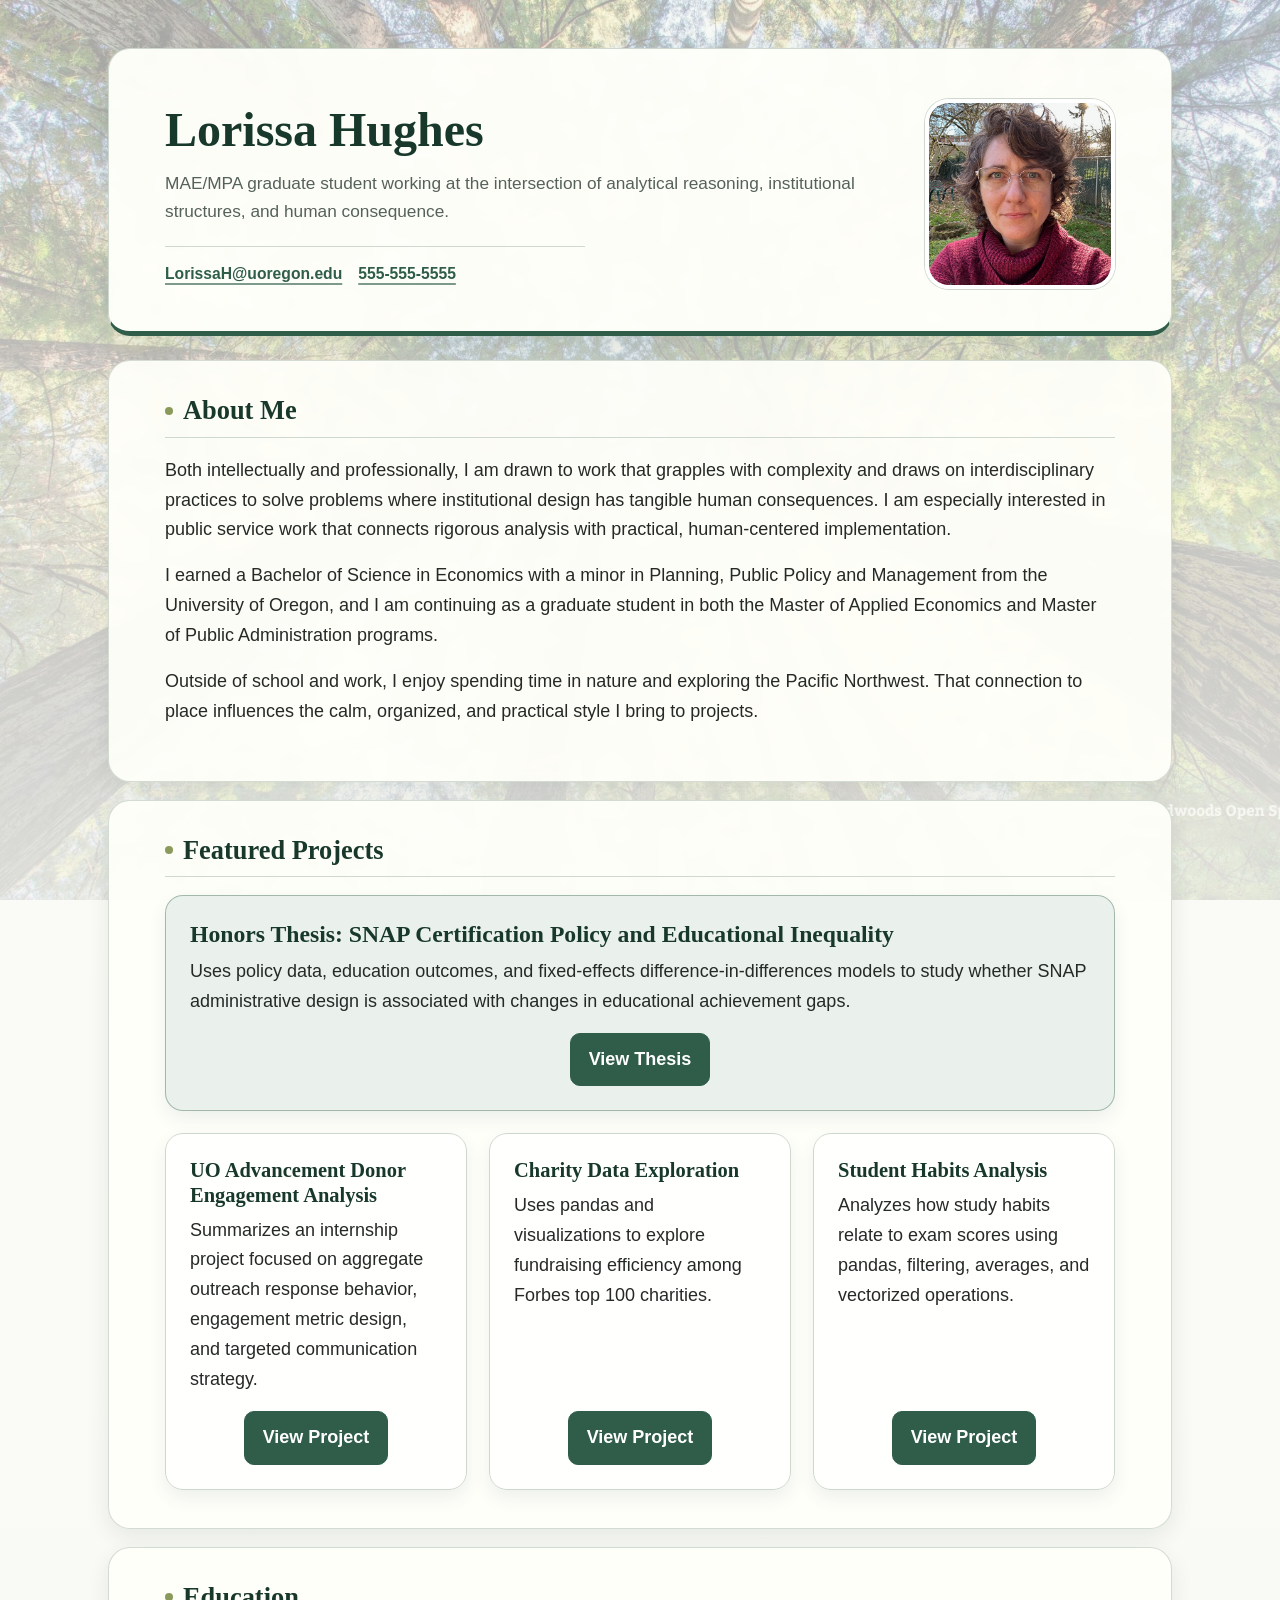
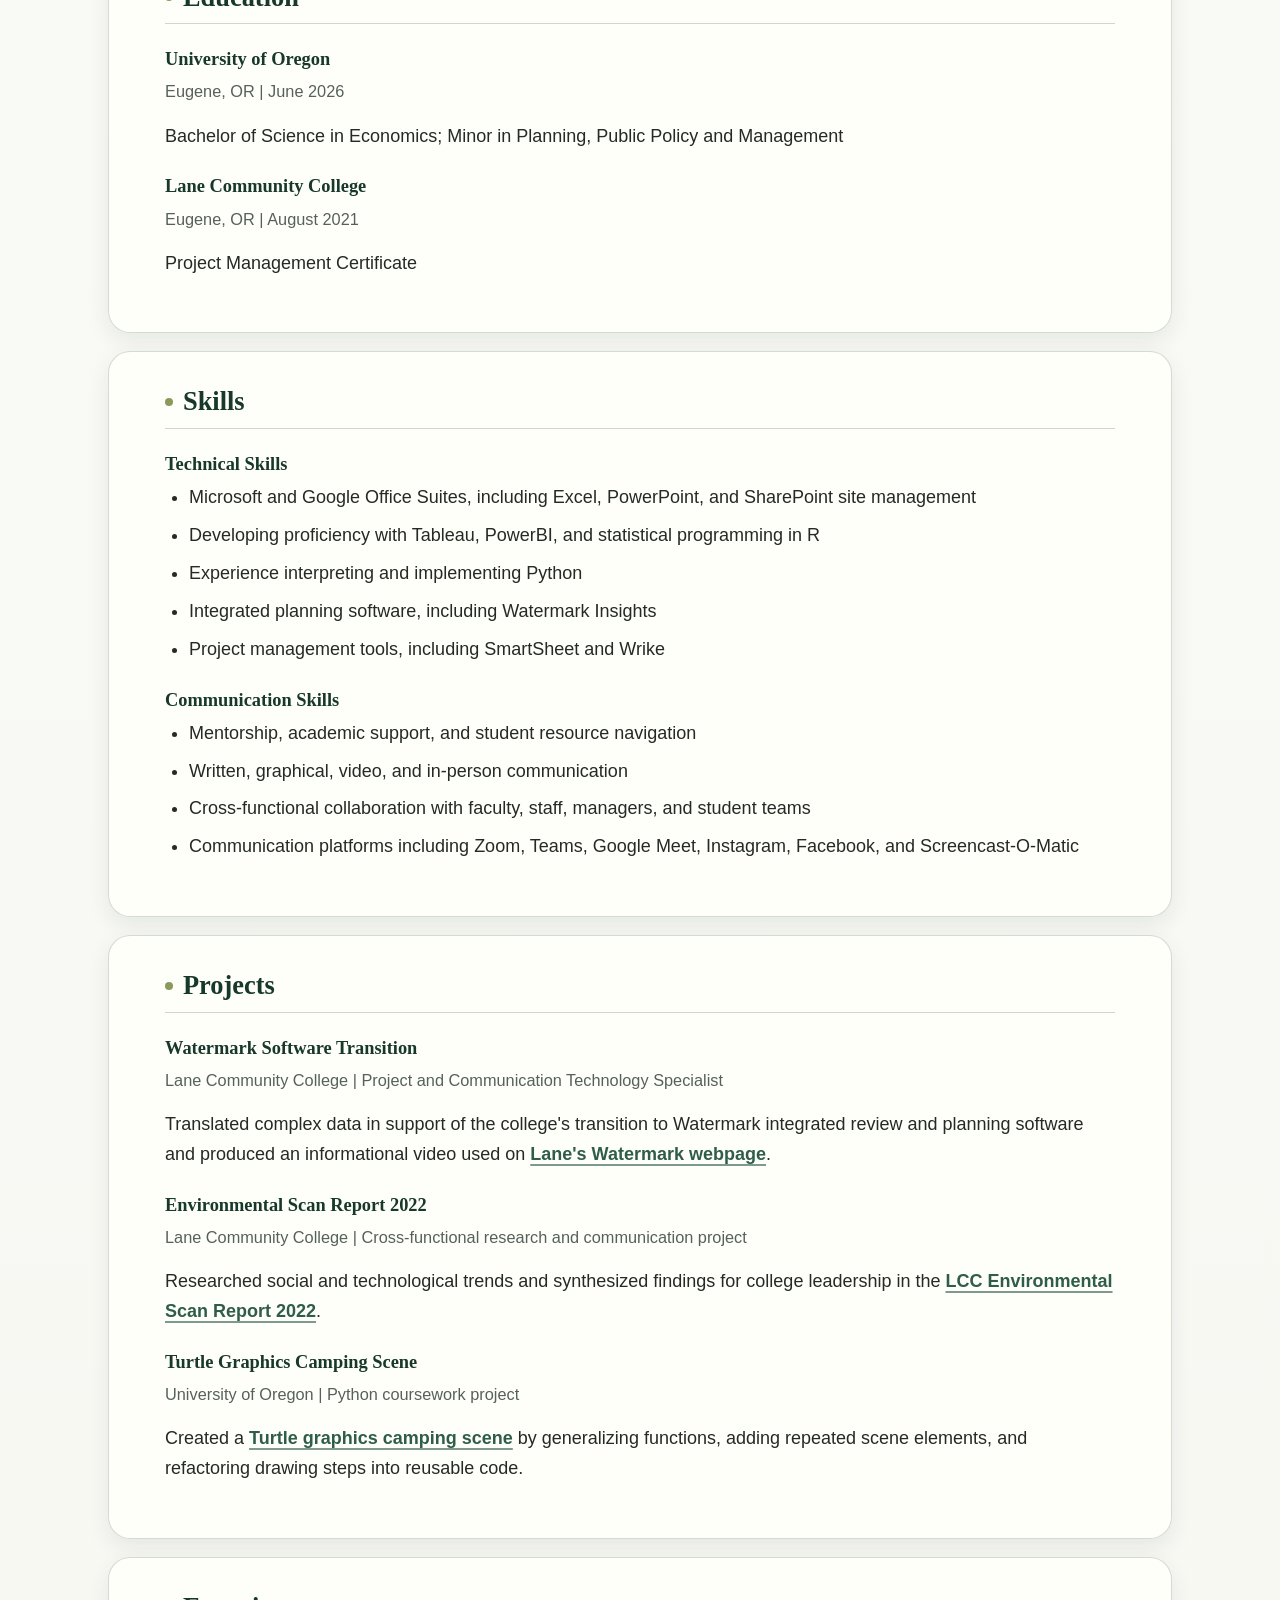
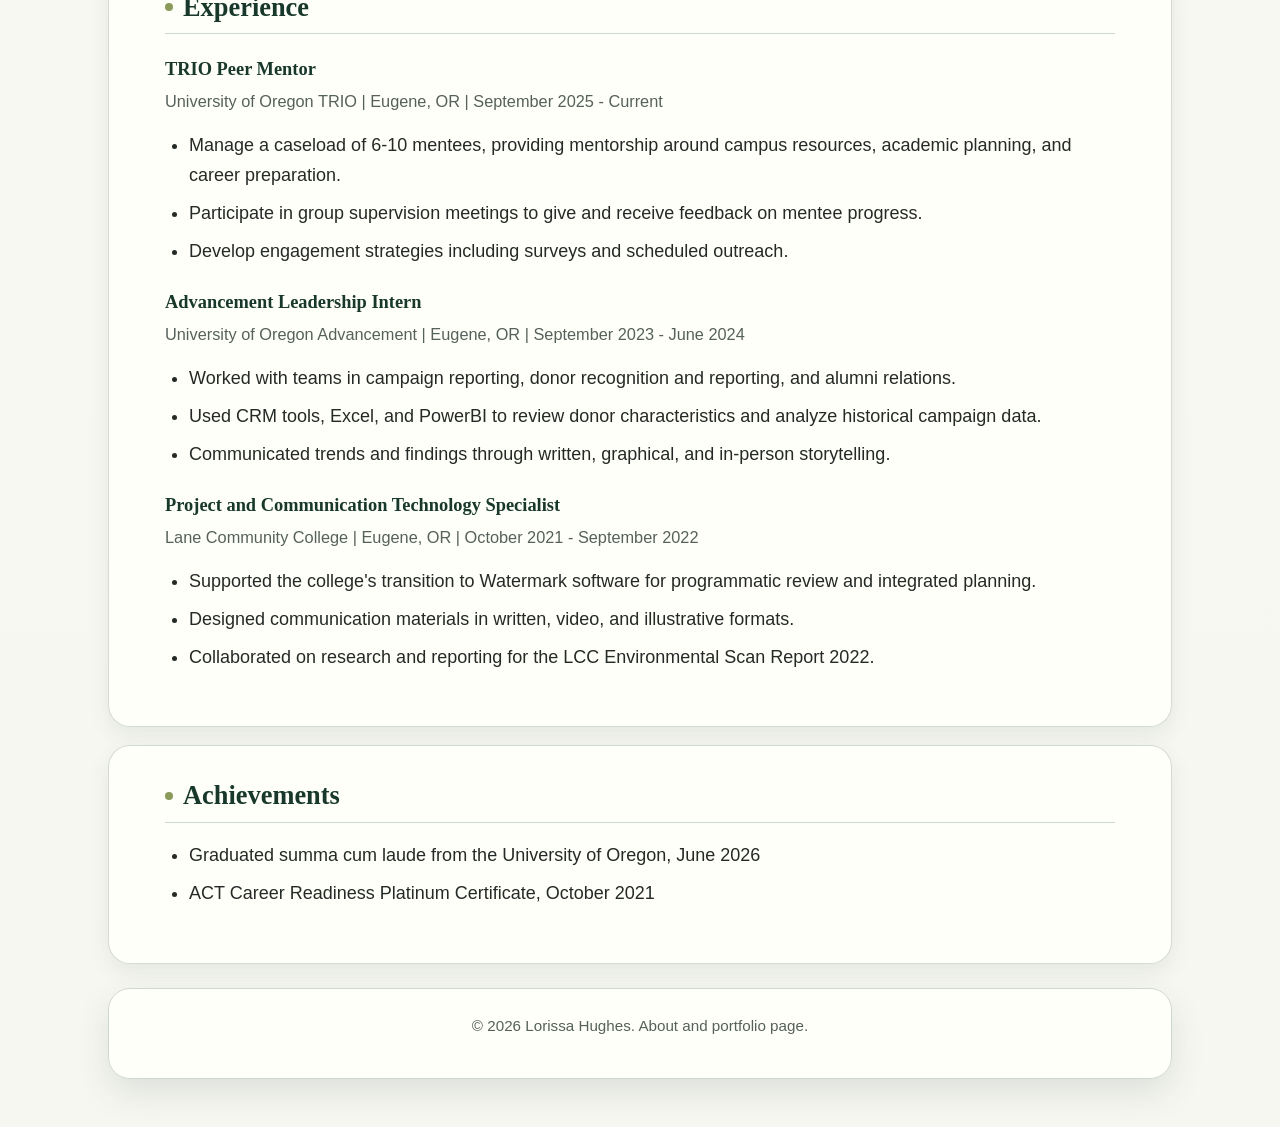
==== index.html @ 178d9bb8 "Create ALI pages full and draft" ====
<!DOCTYPE html>
<html lang="en">
<head>
    <meta charset="UTF-8">
    <meta name="viewport" content="width=device-width, initial-scale=1.0">
    <title>Lorissa Hughes | Portfolio</title>
    <link rel="stylesheet" href="project8-styles.css?v=6">
</head>
<body>
    <header class="profile-header">
        <div class="profile-text">
            <h1>Lorissa Hughes</h1>
            <p class="subtitle">MAE/MPA graduate student working at the intersection of analytical reasoning, institutional structures, and human consequence.</p>
            <hr>
            <p class="contact-links">
                <a href="mailto:LorissaH@uoregon.edu" title="Email Lorissa Hughes">LorissaH@uoregon.edu</a>
                <a href="tel:+15555555555" title="Call Lorissa Hughes">555-555-5555</a>
            </p>
        </div>
        <img class="profile-photo" src="IMG_1935.jpeg" alt="Photo of Lorissa Hughes">
    </header>

    <main>
        <section id="about">
            <h2>About Me</h2>
            <p>
                Both intellectually and professionally, I am drawn to work that grapples with
                complexity and draws on interdisciplinary practices to solve problems where
                institutional design has tangible human consequences. I am especially
                interested in public service work that connects rigorous analysis with
                practical, human-centered implementation.
                
            </p>
            <p>
                I earned a Bachelor of Science in Economics with a minor in Planning, Public
                Policy and Management from the University of Oregon, and I am continuing as
                a graduate student in both the Master of Applied Economics and Master of
                Public Administration programs.
            </p>
            <p>
                Outside of school and work, I enjoy spending time in nature and exploring the
                Pacific Northwest. That connection to place influences the calm, organized,
                and practical style I bring to projects.
            </p>
        </section>

        <section id="featured-projects">
            <h2>Featured Projects</h2>

            <div class="featured-project featured-project-spotlight">
                <h3>Honors Thesis: SNAP Certification Policy and Educational Inequality</h3>
                <p>Uses policy data, education outcomes, and fixed-effects difference-in-differences models to study whether SNAP administrative design is associated with changes in educational achievement gaps.</p>
                <a class="button" href="honors-thesis-snap.html" title="View Honors Thesis project page">View Thesis</a>
            </div>

            <div class="featured-projects-grid">
                <div class="featured-project">
                    <h3>UO Advancement Donor Engagement Analysis</h3>
                    <p>Summarizes an internship project focused on aggregate outreach response behavior, engagement metric design, and targeted communication strategy.</p>
                    <a class="button" href="advancement-donor-engagement-draft.html" title="View UO Advancement Donor Engagement Analysis draft page">View Project</a>
                </div>

                <div class="featured-project">
                    <h3>Charity Data Exploration</h3>
                    <p>Uses pandas and visualizations to explore fundraising efficiency among Forbes top 100 charities.</p>
                    <a class="button" href="charity-data-exploration.html" title="View Charity Data Exploration page">View Project</a>
                </div>

                <div class="featured-project">
                    <h3>Student Habits Analysis</h3>
                    <p>Analyzes how study habits relate to exam scores using pandas, filtering, averages, and vectorized operations.</p>
                    <a class="button" href="student-habits-analysis.html" title="View Student Habits Analysis page">View Project</a>
                </div>
            </div>
        </section>

        <section id="education">
            <h2>Education</h2>
            <h3>University of Oregon</h3>
            <p class="details">Eugene, OR | June 2026</p>
            <p>Bachelor of Science in Economics; Minor in Planning, Public Policy and Management</p>

            <h3>Lane Community College</h3>
            <p class="details">Eugene, OR | August 2021</p>
            <p>Project Management Certificate</p>
        </section>

        <section id="skills">
            <h2>Skills</h2>
            <h3>Technical Skills</h3>
            <ul>
                <li>Microsoft and Google Office Suites, including Excel, PowerPoint, and SharePoint site management</li>
                <li>Developing proficiency with Tableau, PowerBI, and statistical programming in R</li>
                <li>Experience interpreting and implementing Python</li>
                <li>Integrated planning software, including Watermark Insights</li>
                <li>Project management tools, including SmartSheet and Wrike</li>
            </ul>

            <h3>Communication Skills</h3>
            <ul>
                <li>Mentorship, academic support, and student resource navigation</li>
                <li>Written, graphical, video, and in-person communication</li>
                <li>Cross-functional collaboration with faculty, staff, managers, and student teams</li>
                <li>Communication platforms including Zoom, Teams, Google Meet, Instagram, Facebook, and Screencast-O-Matic</li>
            </ul>
        </section>

        <section id="projects">
            <h2>Projects</h2>
            <h3>Watermark Software Transition</h3>
            <p class="details">Lane Community College | Project and Communication Technology Specialist</p>
            <p>Translated complex data in support of the college's transition to Watermark integrated review and planning software and produced an informational video used on <a href="https://inside.lanecc.edu/pie/watermark-software-suite" title="View Lane Community College Watermark Software Suite page">Lane's Watermark webpage</a>.</p>

            <h3>Environmental Scan Report 2022</h3>
            <p class="details">Lane Community College | Cross-functional research and communication project</p>
            <p>Researched social and technological trends and synthesized findings for college leadership in the <a href="https://drive.google.com/file/d/1wl4Mzsvh9foos_I3pxX0S7ialzPYKBQU/view?usp=drive_link" title="View the LCC Environmental Scan Report 2022">LCC Environmental Scan Report 2022</a>.</p>

            <h3>Turtle Graphics Camping Scene</h3>
            <p class="details">University of Oregon | Python coursework project</p>
            <p>Created a <a href="turtle-graphics-camping-scene.html" title="View Turtle Graphics Camping Scene page">Turtle graphics camping scene</a> by generalizing functions, adding repeated scene elements, and refactoring drawing steps into reusable code.</p>
        </section>

        <section id="experience">
            <h2>Experience</h2>
            <h3>TRIO Peer Mentor</h3>
            <p class="details">University of Oregon TRIO | Eugene, OR | September 2025 - Current</p>
            <ul>
                <li>Manage a caseload of 6-10 mentees, providing mentorship around campus resources, academic planning, and career preparation.</li>
                <li>Participate in group supervision meetings to give and receive feedback on mentee progress.</li>
                <li>Develop engagement strategies including surveys and scheduled outreach.</li>
            </ul>

            <h3>Advancement Leadership Intern</h3>
            <p class="details">University of Oregon Advancement | Eugene, OR | September 2023 - June 2024</p>
            <ul>
                <li>Worked with teams in campaign reporting, donor recognition and reporting, and alumni relations.</li>
                <li>Used CRM tools, Excel, and PowerBI to review donor characteristics and analyze historical campaign data.</li>
                <li>Communicated trends and findings through written, graphical, and in-person storytelling.</li>
            </ul>

            <h3>Project and Communication Technology Specialist</h3>
            <p class="details">Lane Community College | Eugene, OR | October 2021 - September 2022</p>
            <ul>
                <li>Supported the college's transition to Watermark software for programmatic review and integrated planning.</li>
                <li>Designed communication materials in written, video, and illustrative formats.</li>
                <li>Collaborated on research and reporting for the LCC Environmental Scan Report 2022.</li>
            </ul>
        </section>

        <section id="achievements">
            <h2>Achievements</h2>
            <ul>
                <li>Graduated summa cum laude from the University of Oregon, June 2026</li>
                <li>ACT Career Readiness Platinum Certificate, October 2021</li>
            </ul>
        </section>
    </main>

    <footer>
        <p>&copy; 2026 Lorissa Hughes. About and portfolio page.</p>
    </footer>
</body>
</html>
---- project8-styles.css ----
/* Lorissa H. */
/* Final project stylesheet: minimalist, professional, with PNW-inspired accents. */

/* Reset the browser defaults so spacing is predictable across the whole page. */
* {
    margin: 0;
    padding: 0;
    box-sizing: border-box;
}

/* Main color palette for the page. */
:root {
    --page: #f7f7f2;
    --surface: rgba(255, 255, 250, 0.96);
    --surface-strong: #ffffff;
    --text: #252a27;
    --muted: #56615b;
    --line: #cfd8cf;
    --green: #2f5d4a;
    --green-dark: #17382b;
    --green-soft: #e4eee8;
    --moss: #8a9a5b;
    --shadow: 0 14px 34px rgba(31, 63, 50, 0.12);
    --shadow-soft: 0 8px 22px rgba(31, 63, 50, 0.09);
}

/* Enables smooth scrolling for in-page links. */
html {
    scroll-behavior: smooth;
}

/* Sets the main page width, typography, and background color. */
body {
    min-height: 100vh;
    max-width: 1120px;
    margin: 0 auto;
    padding: 48px 28px;
    position: relative;
    font-family: -apple-system, BlinkMacSystemFont, "Segoe UI", Arial, sans-serif;
    font-size: 18px;
    font-weight: 400;
    line-height: 1.66;
    color: var(--text);
    background:
        radial-gradient(circle at top left, rgba(228, 238, 232, 0.9), transparent 34rem),
        linear-gradient(180deg, #fbfbf7 0%, var(--page) 100%);
}

/* Adds the transparent redwoods background image behind the content. */
body::before {
    content: "";
    position: fixed;
    top: 0;
    left: 0;
    width: 100%;
    height: 100%;
    background-image:
        linear-gradient(rgba(247, 247, 242, 0.66), rgba(247, 247, 242, 0.88)),
        url("redwoods-background.png");
    background-position: center;
    background-size: cover;
    opacity: 0.95;
    z-index: -1;
}

/* Project detail pages use a quiet warm paper texture instead of a scenic image. */
body.project-detail::before {
    background-image:
        radial-gradient(circle at 20% 18%, rgba(138, 116, 75, 0.035), transparent 18rem),
        radial-gradient(circle at 78% 64%, rgba(138, 116, 75, 0.03), transparent 20rem),
        linear-gradient(180deg, #fbfaf3 0%, #f7f2e6 100%);
    background-position:
        center,
        center,
        center;
    background-size:
        auto,
        auto,
        auto;
    opacity: 1;
}

/* Gives the major page areas a light panel effect so the text stays readable. */
header,
footer {
    background: var(--surface);
    border: 1px solid var(--line);
    border-radius: 22px;
    box-shadow: var(--shadow);
    backdrop-filter: blur(4px);
}

/* Styles the top introduction area. */
header {
    padding: 50px 56px 42px;
    border-bottom: 5px solid var(--green);
}

/* Places intro text and profile photo side by side on larger screens. */
.profile-header {
    display: flex;
    align-items: center;
    gap: 28px;
}

/* Allows the intro text to take up the available space next to the image. */
.profile-text {
    flex: 1;
}

/* Keeps the profile picture consistently sized and cropped. */
.profile-photo {
    width: 190px;
    aspect-ratio: 1;
    object-fit: cover;
    object-position: center;
    border-radius: 24px;
    border: 4px solid var(--surface-strong);
    box-shadow: 0 0 0 1px var(--line);
}

/* Keeps email and phone links grouped without crowding them. */
.contact-links {
    display: flex;
    flex-wrap: wrap;
    gap: 10px 16px;
    margin-bottom: 0;
}

/* Slightly sizes down the contact links so they do not overpower the header. */
.contact-links a {
    font-size: 0.98rem;
}

/* Creates space between the header and the individual content sections. */
main {
    display: grid;
    gap: 18px;
    margin-top: 24px;
}

/* Keeps the footer simple and secondary. */
footer {
    margin-top: 24px;
    padding: 24px 56px;
    color: var(--muted);
    font-size: 0.95rem;
    text-align: center;
}

/* Shared heading style for a consistent hierarchy. */
h1,
h2,
h3 {
    font-family: Georgia, "Times New Roman", serif;
    line-height: 1.2;
    color: var(--green-dark);
    font-weight: 700;
}

/* Main name heading in the header. */
h1 {
    font-size: 3rem;
    margin-bottom: 10px;
    letter-spacing: 0;
}

/* Section headings for each major part of the page. */
h2 {
    margin: 38px 0 18px;
    padding-bottom: 10px;
    border-bottom: 1px solid var(--line);
    font-size: 1.65rem;
}

/* Small moss dot detail before section headings. */
h2::before {
    content: "";
    display: inline-block;
    width: 8px;
    height: 8px;
    margin-right: 10px;
    border-radius: 50%;
    background: var(--moss);
    vertical-align: 0.16em;
}

/* Subheadings for schools, jobs, and projects. */
h3 {
    margin: 24px 0 8px;
    font-size: 1.15rem;
}

/* Subtle divider under the header intro. */
hr {
    width: 100%;
    max-width: 420px;
    margin: 20px 0 14px;
    border: 0;
    border-top: 1px solid var(--line);
}

/* Standard paragraph spacing. */
p {
    margin-bottom: 16px;
}

/* Link styling with a quiet green accent. */
a {
    color: var(--green);
    font-weight: 600;
    text-decoration-thickness: 2px;
    text-decoration-color: rgba(47, 93, 74, 0.62);
    text-underline-offset: 4px;
}

/* Makes links feel interactive when hovered or focused. */
a:hover,
a:focus {
    color: var(--green-dark);
    text-decoration-color: var(--green-dark);
}

/* Navigation styling for an optional menu. */
nav {
    margin-top: 24px;
}

/* Keeps navigation links in a flexible row. */
nav ul {
    display: flex;
    flex-wrap: wrap;
    gap: 10px;
    list-style: none;
}

/* Makes nav links look like clean, small buttons. */
nav a {
    display: inline-block;
    padding: 8px 12px;
    border: 1px solid var(--line);
    border-radius: 999px;
    background: var(--surface-strong);
    color: var(--green-dark);
    text-decoration: none;
}

/* Adds a soft green hover effect to nav links. */
nav a:hover,
nav a:focus {
    border-color: var(--green);
    background: var(--green-soft);
}

/* Adds breathing room inside each content section while softly showing the background around it. */
section {
    padding: 34px 56px 38px;
    border: 1px solid rgba(207, 216, 207, 0.9);
    border-radius: 22px;
    background: rgba(255, 255, 250, 0.93);
    box-shadow: var(--shadow-soft);
    backdrop-filter: blur(4px);
}

/* Keeps the first heading in each section from adding extra top space. */
section h2:first-child {
    margin-top: 0;
}

/* Sets consistent spacing for both ordered and unordered lists. */
ul,
ol {
    margin: 0 0 16px 24px;
}

/* Keeps list items readable instead of cramped. */
li {
    margin-bottom: 8px;
}

/* Makes images responsive so they do not overflow on small screens. */
img {
    max-width: 100%;
    height: auto;
    border-radius: 14px;
    border: 1px solid var(--line);
}

/* Optional blockquote styling for quotes or callouts. */
blockquote {
    margin: 20px 0;
    padding: 14px 18px;
    border-left: 4px solid var(--green);
    border-radius: 10px;
    background: var(--green-soft);
    color: var(--green-dark);
}

/* Table styling for structured information. */
table {
    width: 100%;
    margin: 20px 0;
    border-collapse: collapse;
    border-radius: 12px;
    overflow: hidden;
    background: var(--surface-strong);
}

/* Keeps table cells readable and aligned. */
th,
td {
    padding: 11px 12px;
    border-bottom: 1px solid var(--line);
    text-align: left;
}

td:not(:first-child) {
    text-align: right;
}

.summary-table td:nth-child(2) {
    text-align: right;
}

.summary-table td:nth-child(3) {
    text-align: left;
}

/* Highlights table headers with the soft green accent. */
th {
    color: var(--green-dark);
    background: #d6e7dc;
}

/* Softly marks important p-values without overpowering the table. */
td.p-value-highlight {
    border-radius: 8px;
    background: rgba(228, 238, 232, 0.78);
    color: var(--green-dark);
    font-weight: 700;
}

.table-note {
    margin-top: -10px;
    color: var(--muted);
    font-size: 0.9rem;
}

/* Shared styling for buttons and button-like links. */
button,
.button {
    display: inline-block;
    padding: 11px 18px;
    border: 1px solid var(--green);
    border-radius: 10px;
    background: var(--green);
    color: #ffffff;
    font: inherit;
    font-weight: 700;
    text-decoration: none;
    cursor: pointer;
}

/* Darkens buttons on hover/focus for clearer interaction feedback. */
button:hover,
button:focus,
.button:hover,
.button:focus {
    background: var(--green-dark);
    border-color: var(--green-dark);
}

/* Intro/subtitle text should feel quieter than the main heading. */
.intro,
.subtitle {
    max-width: 760px;
    color: var(--muted);
    font-size: 1.08rem;
}

/* Small highlight style for key phrases. */
.highlight {
    padding: 2px 7px;
    border-radius: 999px;
    background: var(--green-soft);
    color: var(--green-dark);
    font-weight: 650;
}

/* Simple card style for repeated content blocks. */
.card {
    margin: 18px 0;
    padding: 18px;
    border: 1px solid var(--line);
    border-radius: 14px;
    background: var(--surface-strong);
}

/* Organizes featured projects across the page. */
.featured-projects-grid {
    display: grid;
    grid-template-columns: repeat(3, 1fr);
    gap: 22px;
}

/* Keeps featured project entries distinct without making them feel heavy. */
.featured-project {
    display: flex;
    flex-direction: column;
    padding: 24px;
    border: 1px solid var(--line);
    border-radius: 18px;
    background: rgba(255, 255, 255, 0.76);
    box-shadow: 0 8px 18px rgba(31, 63, 50, 0.08);
}

/* Keeps project titles compact inside the horizontal layout. */
.featured-project h3 {
    margin-top: 0;
    color: var(--green-dark);
    font-size: 1.28rem;
    font-weight: 700;
}

/* Pushes each project button to the bottom of its block. */
.featured-project .button {
    align-self: center;
    margin-top: auto;
}

/* Secondary details like dates and locations. */
.details {
    color: var(--muted);
    font-size: 1.02rem;
}

/* Project detail pages use the same panels with focused code examples. */
.project-page {
    display: block;
}

.project-page section {
    margin-top: 20px;
}

.project-nav {
    margin: 0 0 18px;
}

.code-sample {
    overflow-x: auto;
    padding: 18px;
    border: 1px solid var(--line);
    border-radius: 16px;
    background: #1f2a24;
    color: #f4f7f1;
    font-size: 1rem;
    line-height: 1.5;
}

.project-actions {
    display: flex;
    flex-wrap: wrap;
    gap: 12px;
}

/* Keeps project screenshots polished and full-width. */
.scene-image {
    display: block;
    width: 100%;
    margin-top: 14px;
    border-radius: 18px;
    box-shadow: var(--shadow-soft);
}

/* Pairs project takeaways with supporting visuals when a notebook has one. */
.takeaway-plot {
    margin: 18px 0;
    padding: 16px;
    border: 1px solid var(--line);
    border-radius: 14px;
    background: rgba(255, 255, 255, 0.58);
}

.takeaway-plot p {
    margin-bottom: 12px;
}

.takeaway-plot h3 {
    margin-top: 0;
    margin-bottom: 8px;
}

.takeaway-plot img {
    display: block;
    width: 100%;
    background: #ffffff;
}

/* Gives standalone graphs their own rounded visual container. */
.graph-bubble {
    margin: 16px 0 24px;
    padding: 18px;
    border: 1px solid var(--line);
    border-radius: 20px;
    background: rgba(255, 255, 255, 0.78);
    box-shadow: 0 8px 18px rgba(31, 63, 50, 0.08);
}

.graph-bubble img {
    display: block;
    width: 100%;
    border-radius: 14px;
    background: #ffffff;
}

/* Highlights compact code snippets and numeric results on project pages. */
.result-bubble {
    margin: 16px 0 24px;
    padding: 18px;
    border: 1px solid var(--line);
    border-radius: 20px;
    background: rgba(255, 255, 255, 0.78);
    box-shadow: 0 8px 18px rgba(31, 63, 50, 0.08);
}

.result-bubble pre {
    overflow-x: auto;
    margin-bottom: 12px;
    padding: 14px;
    border-radius: 14px;
    background: #1f2a24;
    color: #f4f7f1;
    font-size: 0.98rem;
    line-height: 1.45;
}

.result-line {
    margin-bottom: 6px;
    color: var(--green-dark);
    font-size: 1.1rem;
    font-weight: 800;
}

.note {
    color: var(--muted);
    font-size: 0.96rem;
}

/* Full notebook exports keep cells readable inside the site design. */
.notebook-cell {
    margin-top: 20px;
    padding: 22px;
    border: 1px solid var(--line);
    border-radius: 20px;
    background: rgba(255, 255, 250, 0.93);
    box-shadow: var(--shadow-soft);
}

.notebook-cell h1,
.notebook-cell h2,
.notebook-cell h3,
.notebook-cell h4 {
    margin-top: 0;
}

.cell-label {
    margin-bottom: 8px;
    color: var(--muted);
    font-size: 0.9rem;
    font-weight: 700;
}

.notebook-output {
    overflow-x: auto;
    margin-top: 12px;
    padding: 14px;
    border: 1px solid var(--line);
    border-radius: 12px;
    background: var(--surface-strong);
    color: var(--text);
    font-size: 0.92rem;
    line-height: 1.45;
}

.notebook-plot {
    display: block;
    max-width: 100%;
    margin-top: 14px;
    border-radius: 14px;
    border: 1px solid var(--line);
    background: #ffffff;
}

.notebook-html-output {
    overflow-x: auto;
    margin-top: 12px;
}


/* Gives the thesis highlight a stronger first-position treatment in featured projects. */
.featured-project-spotlight {
    margin-bottom: 22px;
    border-color: rgba(47, 93, 74, 0.38);
    background: rgba(228, 238, 232, 0.78);
}

.featured-project-spotlight h3 {
    font-size: 1.48rem;
}

/* Thesis page layouts for evidence, metrics, and paired plots. */
.thesis-actions {
    margin-top: 20px;
}

.metric-grid,
.evidence-grid,
.plot-grid {
    display: grid;
    gap: 18px;
}

.metric-grid {
    grid-template-columns: repeat(3, 1fr);
    margin-top: 18px;
}

.evidence-grid,
.plot-grid {
    grid-template-columns: repeat(2, 1fr);
}

.metric-card,
.evidence-card {
    padding: 18px;
    border: 1px solid var(--line);
    border-radius: 18px;
    background: rgba(255, 255, 255, 0.78);
    box-shadow: 0 8px 18px rgba(31, 63, 50, 0.06);
}

.metric-value {
    margin-bottom: 4px;
    color: var(--green-dark);
    font-family: Georgia, "Times New Roman", serif;
    font-size: 2rem;
    font-weight: 800;
    line-height: 1.1;
}

.evidence-card h3,
.metric-card p:last-child {
    margin-top: 0;
}

.index-visual {
    display: grid;
    gap: 18px;
    margin-top: 18px;
}

.index-scale,
.index-formula {
    display: grid;
    gap: 10px;
}

.index-scale {
    grid-template-columns: repeat(6, 1fr);
}

.index-band,
.formula-card,
.activity-phase-chart {
    border: 1px solid var(--line);
    background: rgba(255, 255, 255, 0.78);
    box-shadow: 0 8px 18px rgba(31, 63, 50, 0.06);
}

.index-band {
    min-height: 118px;
    padding: 14px 12px;
    border-radius: 16px;
    border-top-width: 6px;
}

.index-band.delivery {
    border-top-color: #9b6a57;
}

.index-band.no-engagement {
    border-top-color: #b9aa83;
}

.index-band.opened {
    border-top-color: #9caf88;
}

.index-band.partial {
    border-top-color: #789b78;
}

.index-band.complete {
    border-top-color: #4f7d65;
}

.index-band.substantive {
    border-top-color: var(--green-dark);
}

.index-score,
.formula-value,
.phase-value {
    display: block;
    color: var(--green-dark);
    font-family: Georgia, "Times New Roman", serif;
    font-weight: 800;
    line-height: 1.1;
}

.index-score {
    margin-bottom: 8px;
    font-size: 1.45rem;
}

.index-formula {
    align-items: stretch;
    grid-template-columns: 1fr auto 1fr auto 1.45fr auto 1.35fr;
}

.formula-card {
    padding: 16px;
    border-radius: 16px;
}

.formula-value {
    margin-bottom: 6px;
    font-size: 1.35rem;
}

.formula-operator {
    align-self: center;
    color: var(--moss);
    font-size: 1.4rem;
    font-weight: 800;
}

.activity-phase-chart {
    margin: 18px 0;
    padding: 20px;
    border-radius: 18px;
}

.activity-phase-chart h3 {
    margin-top: 0;
    text-align: center;
}

.phase-bars {
    display: grid;
    align-items: end;
    grid-template-columns: repeat(6, 1fr);
    gap: 14px;
    min-height: 260px;
    padding-top: 12px;
}

.phase-bar {
    display: grid;
    align-items: end;
    grid-template-rows: auto 1fr auto;
    min-height: 238px;
    text-align: center;
}

.phase-fill {
    display: block;
    width: 100%;
    height: var(--bar-height);
    min-height: 16px;
    border-radius: 8px 8px 0 0;
    background: #5f8e4f;
}

.phase-value {
    margin-bottom: 8px;
    font-size: 1rem;
}

.phase-label {
    margin-top: 8px;
    color: var(--muted);
    font-size: 0.92rem;
    font-weight: 700;
}

.insight-grid {
    display: grid;
    grid-template-columns: repeat(4, 1fr);
    gap: 14px;
    margin-top: 18px;
}

.insight-card,
.chart-panel {
    border: 1px solid var(--line);
    background: rgba(255, 255, 255, 0.78);
    box-shadow: 0 8px 18px rgba(31, 63, 50, 0.06);
}

.insight-card {
    padding: 18px;
    border-radius: 18px;
}

.insight-card h3,
.chart-panel h3 {
    margin-top: 0;
}

.insight-value {
    margin-bottom: 10px;
    color: var(--green-dark);
    font-family: Georgia, "Times New Roman", serif;
    font-size: 2rem;
    font-weight: 800;
    line-height: 1;
}

.chart-panel {
    margin-top: 18px;
    padding: 20px;
    border-radius: 18px;
}

.segment-chart,
.activity-change-chart {
    display: grid;
    gap: 10px;
}

.segment-row,
.activity-change-row {
    display: grid;
    align-items: center;
    grid-template-columns: minmax(136px, 0.9fr) 1fr 64px;
    gap: 12px;
    padding: 10px;
    border-radius: 12px;
}

.highlight-row {
    background: rgba(228, 238, 232, 0.7);
}

.segment-label {
    color: var(--green-dark);
    font-weight: 700;
}

.segment-track,
.mini-bar {
    height: 16px;
    overflow: hidden;
    border-radius: 999px;
    background: rgba(207, 216, 207, 0.62);
}

.segment-fill,
.mini-bar span {
    display: block;
    width: var(--bar-width);
    height: 100%;
    border-radius: inherit;
    background: #5f8e4f;
}

.segment-score {
    color: var(--green-dark);
    font-weight: 800;
    text-align: right;
}

.thesis-page .graph-bubble h3 {
    margin-top: 0;
}

/* Mobile layout adjustments so the page still works on phones. */
@media (max-width: 700px) {
    /* Reduces the outer page padding on smaller screens. */
    body {
        padding: 22px 14px;
        font-size: 17px;
    }

    /* Keeps the main panels from feeling too tight on mobile. */
    header,
    footer {
        padding-left: 22px;
        padding-right: 22px;
    }

    /* Reduces section padding on smaller screens. */
    section {
        padding: 26px 22px 28px;
    }

    /* Stacks featured projects so they stay readable on narrow screens. */
    .featured-projects-grid {
        grid-template-columns: 1fr;
    }

    /* Stacks the intro text and profile photo on narrow screens. */
    .profile-header {
        align-items: flex-start;
        flex-direction: column;
        gap: 18px;
    }

    /* Makes the profile photo smaller on mobile. */
    .profile-photo {
        width: 136px;
    }

    /* Stacks contact links so they are easy to tap. */
    .contact-links {
        display: block;
    }

    /* Adds space between stacked contact links. */
    .contact-links a {
        display: block;
        margin-bottom: 6px;
    }

    /* Scales the main heading down on mobile. */
    h1 {
        font-size: 2.45rem;
    }

    h2 {
        font-size: 1.55rem;
    }

    h3 {
        font-size: 1.18rem;
    }

    /* Stacks nav links on small screens. */
    nav ul {
        display: block;
    }

    /* Adds spacing between stacked nav list items. */
    nav li {
        margin-bottom: 8px;
    }

    /* Makes nav links full width for easier tapping. */
    nav a {
        width: 100%;
    }
}

@media (max-width: 900px) {
    .metric-grid,
    .evidence-grid,
    .plot-grid,
    .insight-grid,
    .index-scale,
    .index-formula,
    .phase-bars {
        grid-template-columns: 1fr;
    }

    .formula-operator {
        display: none;
    }

    .index-band {
        min-height: auto;
    }

    .phase-bars {
        align-items: stretch;
        min-height: auto;
    }

    .phase-bar {
        grid-template-columns: 78px 1fr 92px;
        grid-template-rows: auto;
        align-items: center;
        min-height: auto;
        text-align: left;
    }

    .phase-fill {
        width: var(--bar-height);
        height: 18px;
        border-radius: 0 8px 8px 0;
    }

    .phase-value,
    .phase-label {
        margin: 0;
    }

    .segment-row,
    .activity-change-row {
        grid-template-columns: 1fr;
    }

    .segment-score {
        text-align: left;
    }
}
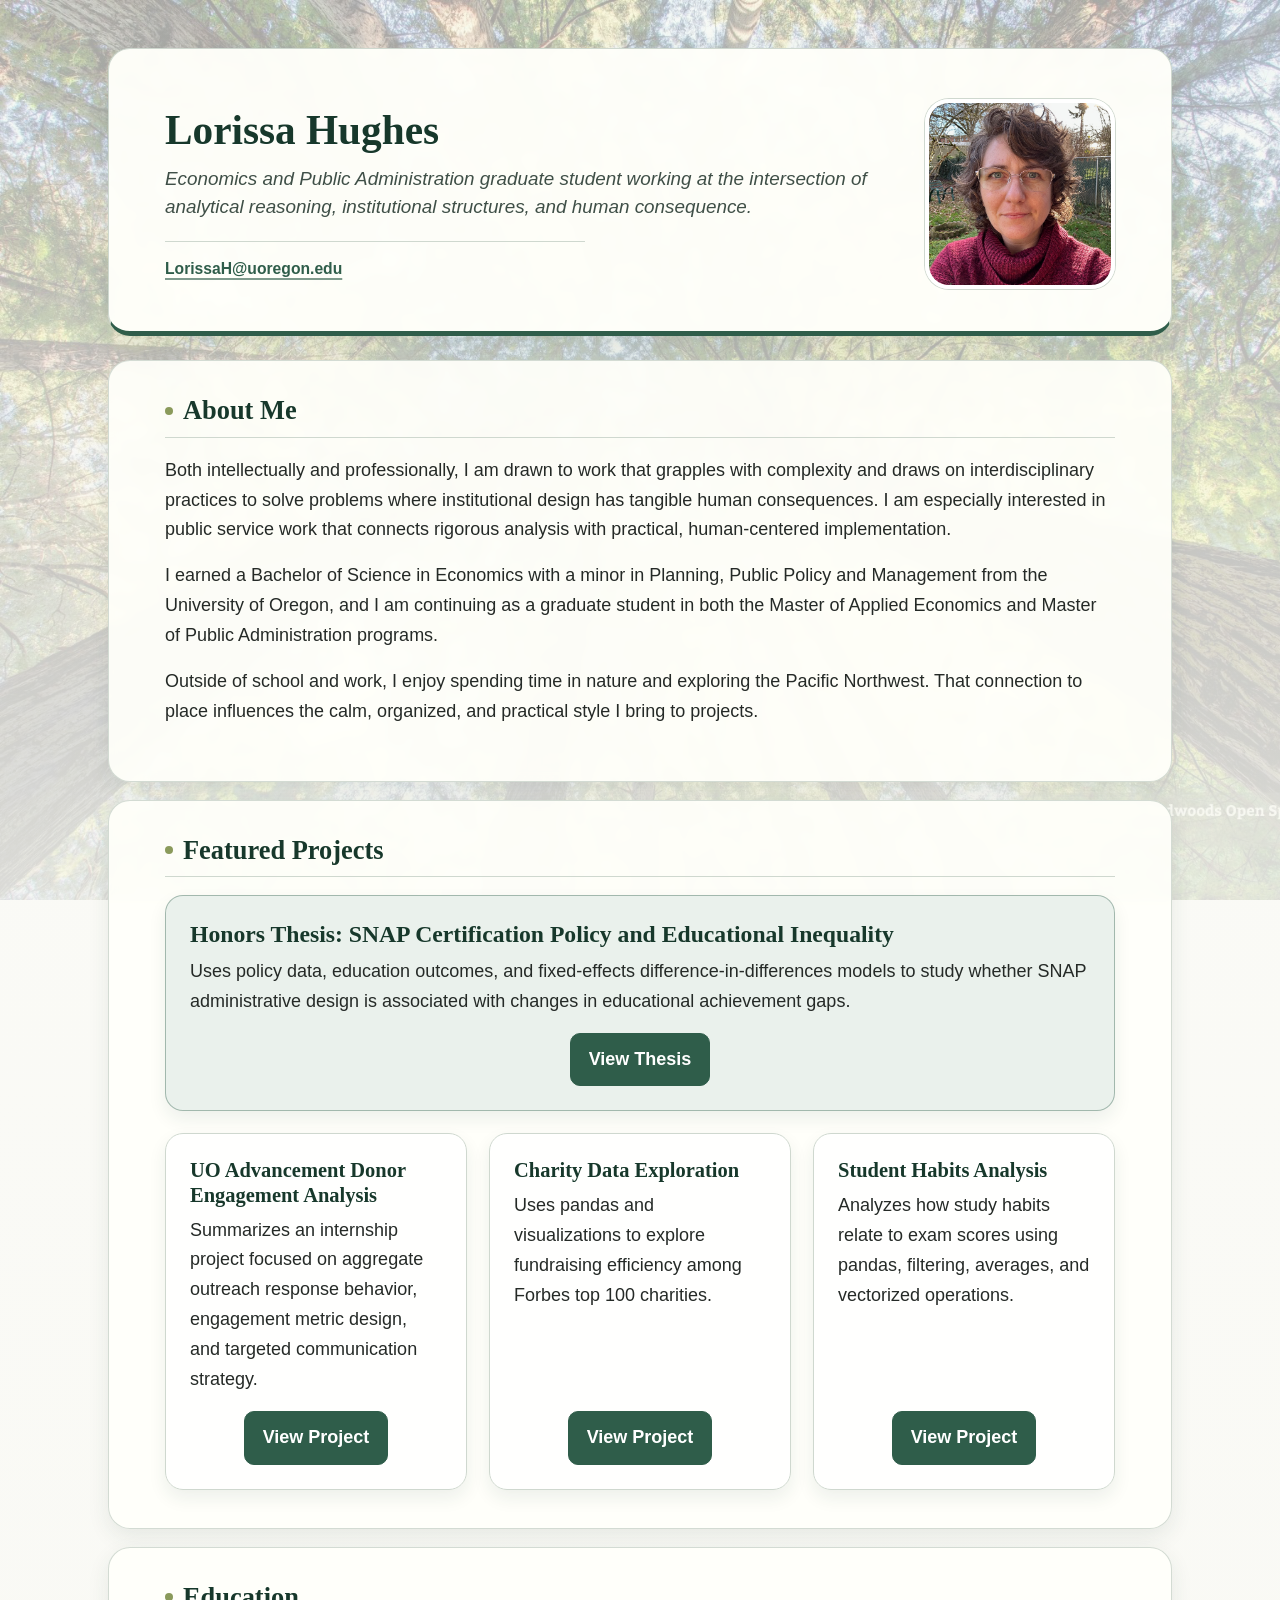
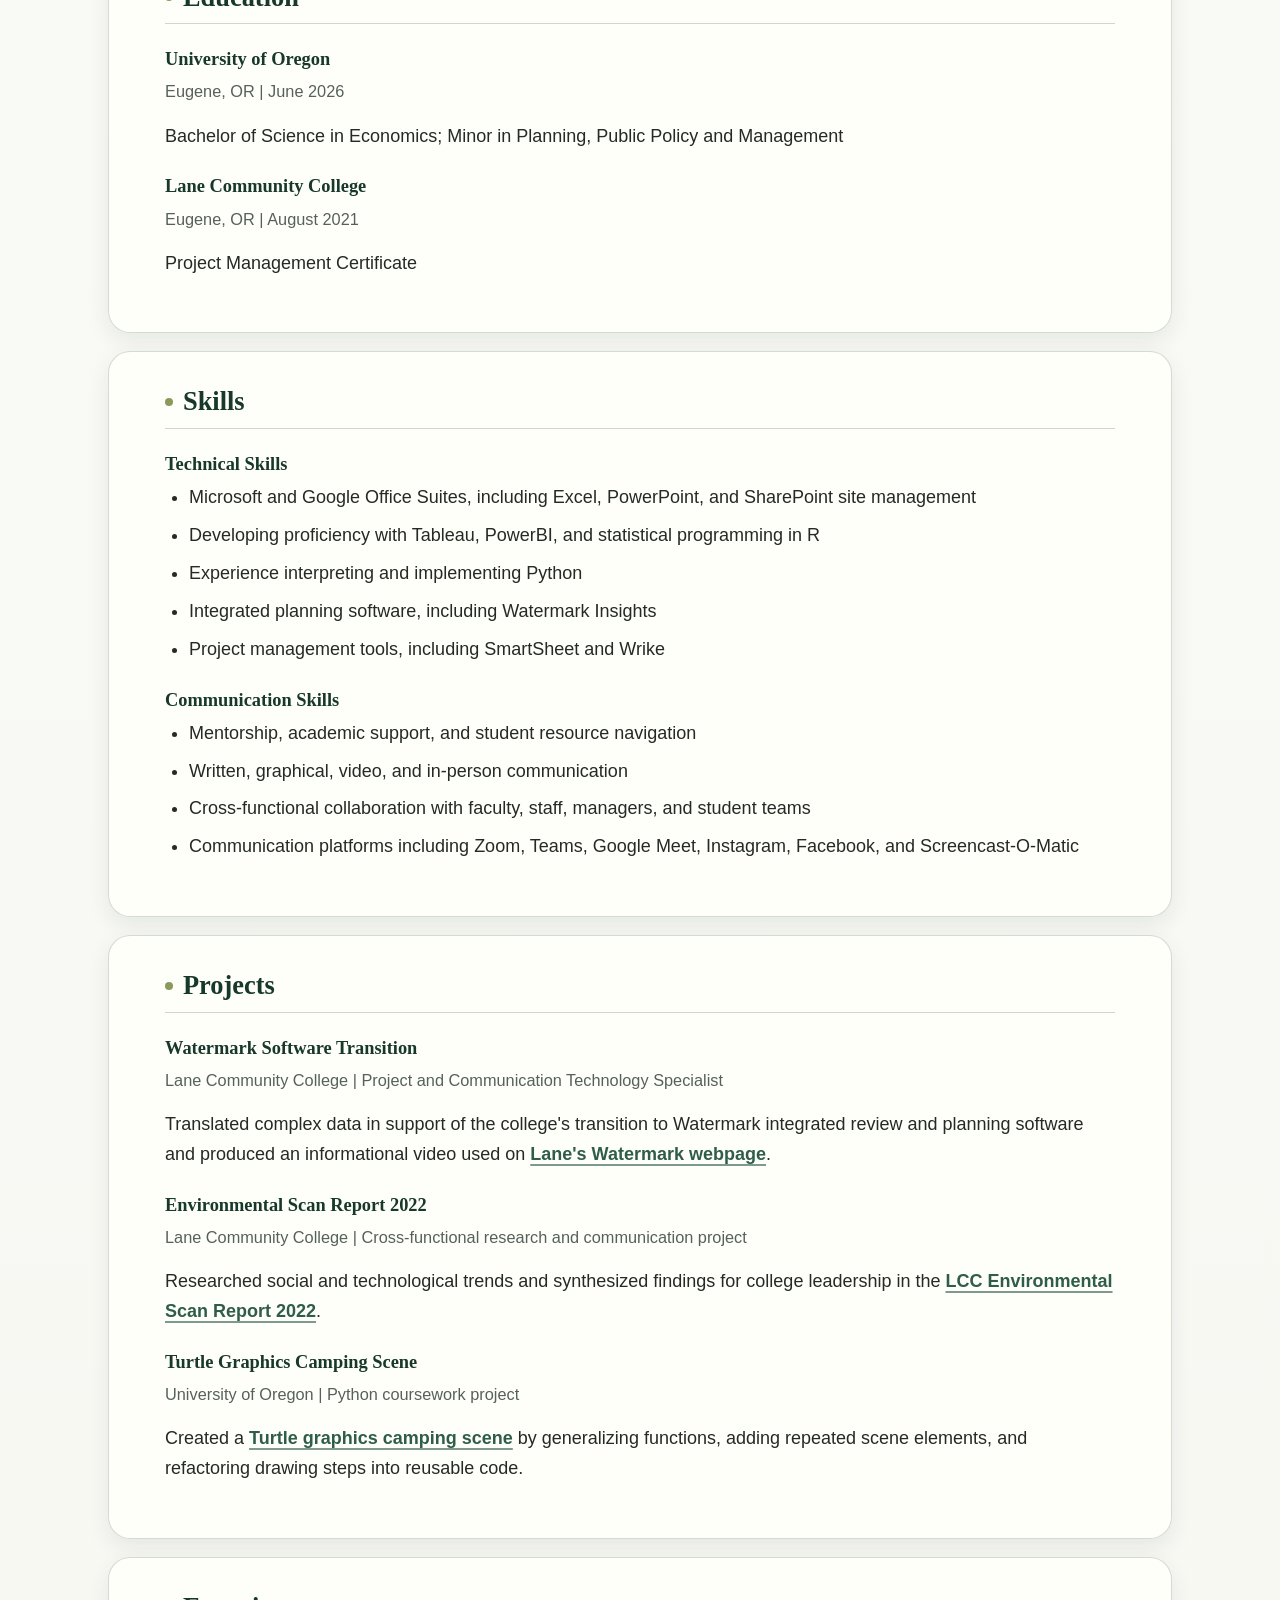
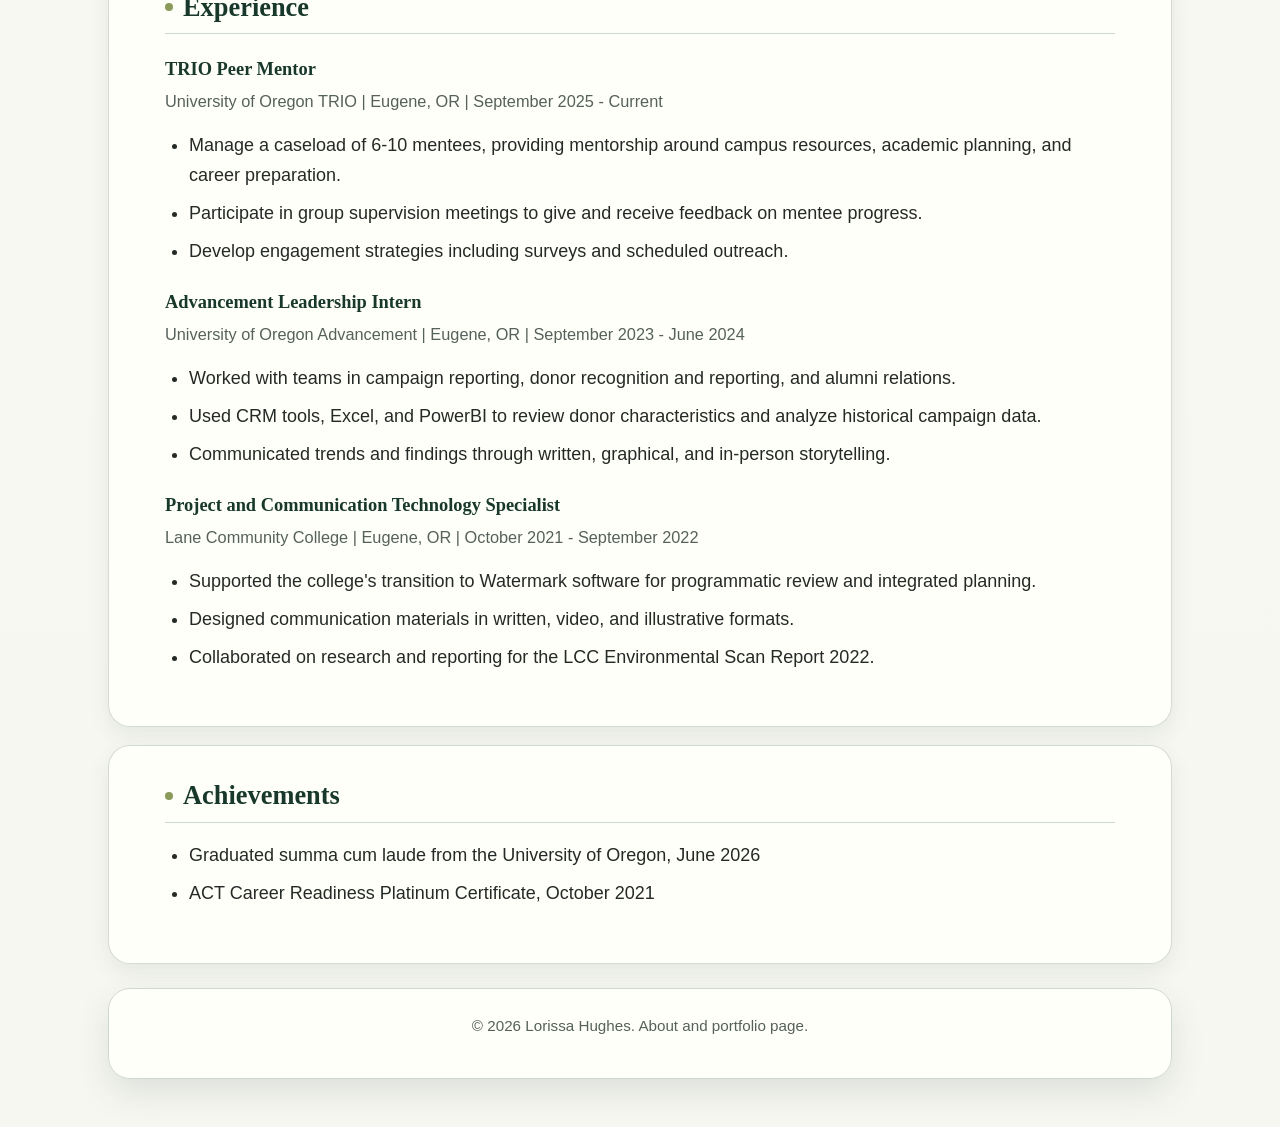
==== commit 511b9381: "update thesis title, all title sizes, add specification block" ====
--- a/index.html
+++ b/index.html
@@ -4,17 +4,16 @@
     <meta charset="UTF-8">
     <meta name="viewport" content="width=device-width, initial-scale=1.0">
     <title>Lorissa Hughes | Portfolio</title>
-    <link rel="stylesheet" href="project8-styles.css?v=6">
+    <link rel="stylesheet" href="project8-styles.css?v=24">
 </head>
 <body>
     <header class="profile-header">
         <div class="profile-text">
             <h1>Lorissa Hughes</h1>
-            <p class="subtitle">MAE/MPA graduate student working at the intersection of analytical reasoning, institutional structures, and human consequence.</p>
+            <p class="subtitle profile-tagline">Economics and Public Administration graduate student working at the intersection of analytical reasoning, institutional structures, and human consequence.</p>
             <hr>
             <p class="contact-links">
                 <a href="mailto:LorissaH@uoregon.edu" title="Email Lorissa Hughes">LorissaH@uoregon.edu</a>
-                <a href="tel:+15555555555" title="Call Lorissa Hughes">555-555-5555</a>
             </p>
         </div>
         <img class="profile-photo" src="IMG_1935.jpeg" alt="Photo of Lorissa Hughes">
--- a/project8-styles.css
+++ b/project8-styles.css
@@ -155,14 +155,33 @@
     font-family: Georgia, "Times New Roman", serif;
     line-height: 1.2;
     color: var(--green-dark);
-    font-weight: 700;
+    font-weight: 600;
 }
 
 /* Main name heading in the header. */
 h1 {
-    font-size: 3rem;
+    font-size: 2.58rem;
     margin-bottom: 10px;
     letter-spacing: 0;
+    text-shadow: 0 1px 0 rgba(255, 255, 255, 0.72);
+}
+
+body.project-detail > header h1 {
+    font-size: 2.2rem;
+}
+
+.thesis-title {
+    max-width: none;
+    font-size: 1.95rem;
+}
+
+.thesis-title-subtitle {
+    display: block;
+    margin-top: 6px;
+    color: #496f40;
+    font-size: 0.66em;
+    font-style: italic;
+    font-weight: 500;
 }
 
 /* Section headings for each major part of the page. */
@@ -378,6 +397,15 @@
     font-size: 1.08rem;
 }
 
+.profile-tagline {
+    max-width: 820px;
+    color: #3f4f47;
+    font-family: inherit;
+    font-size: 1.18rem;
+    font-style: italic;
+    line-height: 1.48;
+}
+
 /* Small highlight style for key phrases. */
 .highlight {
     padding: 2px 7px;
@@ -419,7 +447,7 @@
     margin-top: 0;
     color: var(--green-dark);
     font-size: 1.28rem;
-    font-weight: 700;
+    font-weight: 600;
 }
 
 /* Pushes each project button to the bottom of its block. */
@@ -456,6 +484,27 @@
     color: #f4f7f1;
     font-size: 1rem;
     line-height: 1.5;
+}
+
+.model-spec {
+    overflow-x: auto;
+    margin: 18px 0;
+    padding: 20px 22px;
+    border: 1px solid rgba(138, 154, 91, 0.48);
+    border-radius: 14px;
+    background: rgba(255, 255, 255, 0.86);
+    box-shadow: 0 8px 18px rgba(31, 63, 50, 0.06);
+    text-align: center;
+}
+
+.model-equation {
+    display: inline-block;
+    min-width: max-content;
+    color: var(--green-dark);
+    font-family: Georgia, "Times New Roman", serif;
+    font-size: 1.48rem;
+    font-weight: 400;
+    line-height: 1.45;
 }
 
 .project-actions {
@@ -936,7 +985,11 @@
 
     /* Scales the main heading down on mobile. */
     h1 {
-        font-size: 2.45rem;
+        font-size: 2.08rem;
+    }
+
+    body.project-detail > header h1 {
+        font-size: 1.86rem;
     }
 
     h2 {
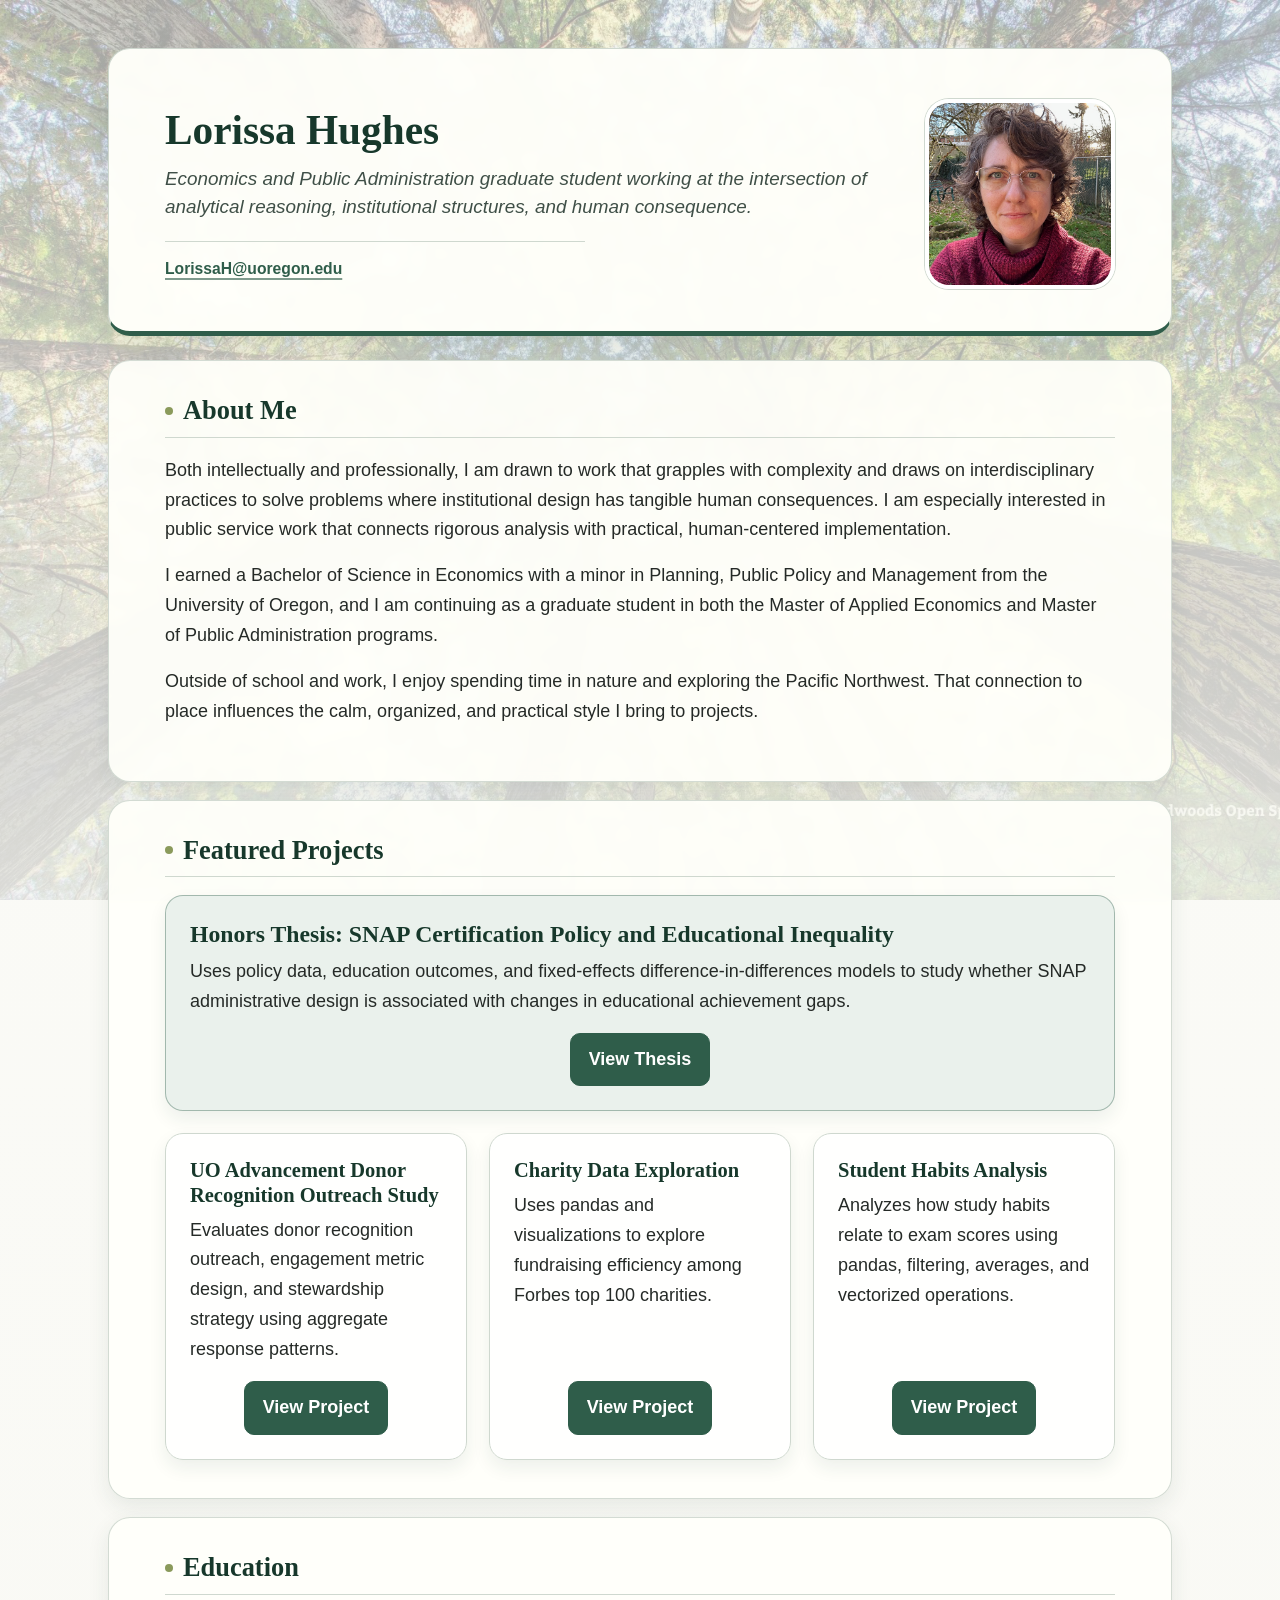
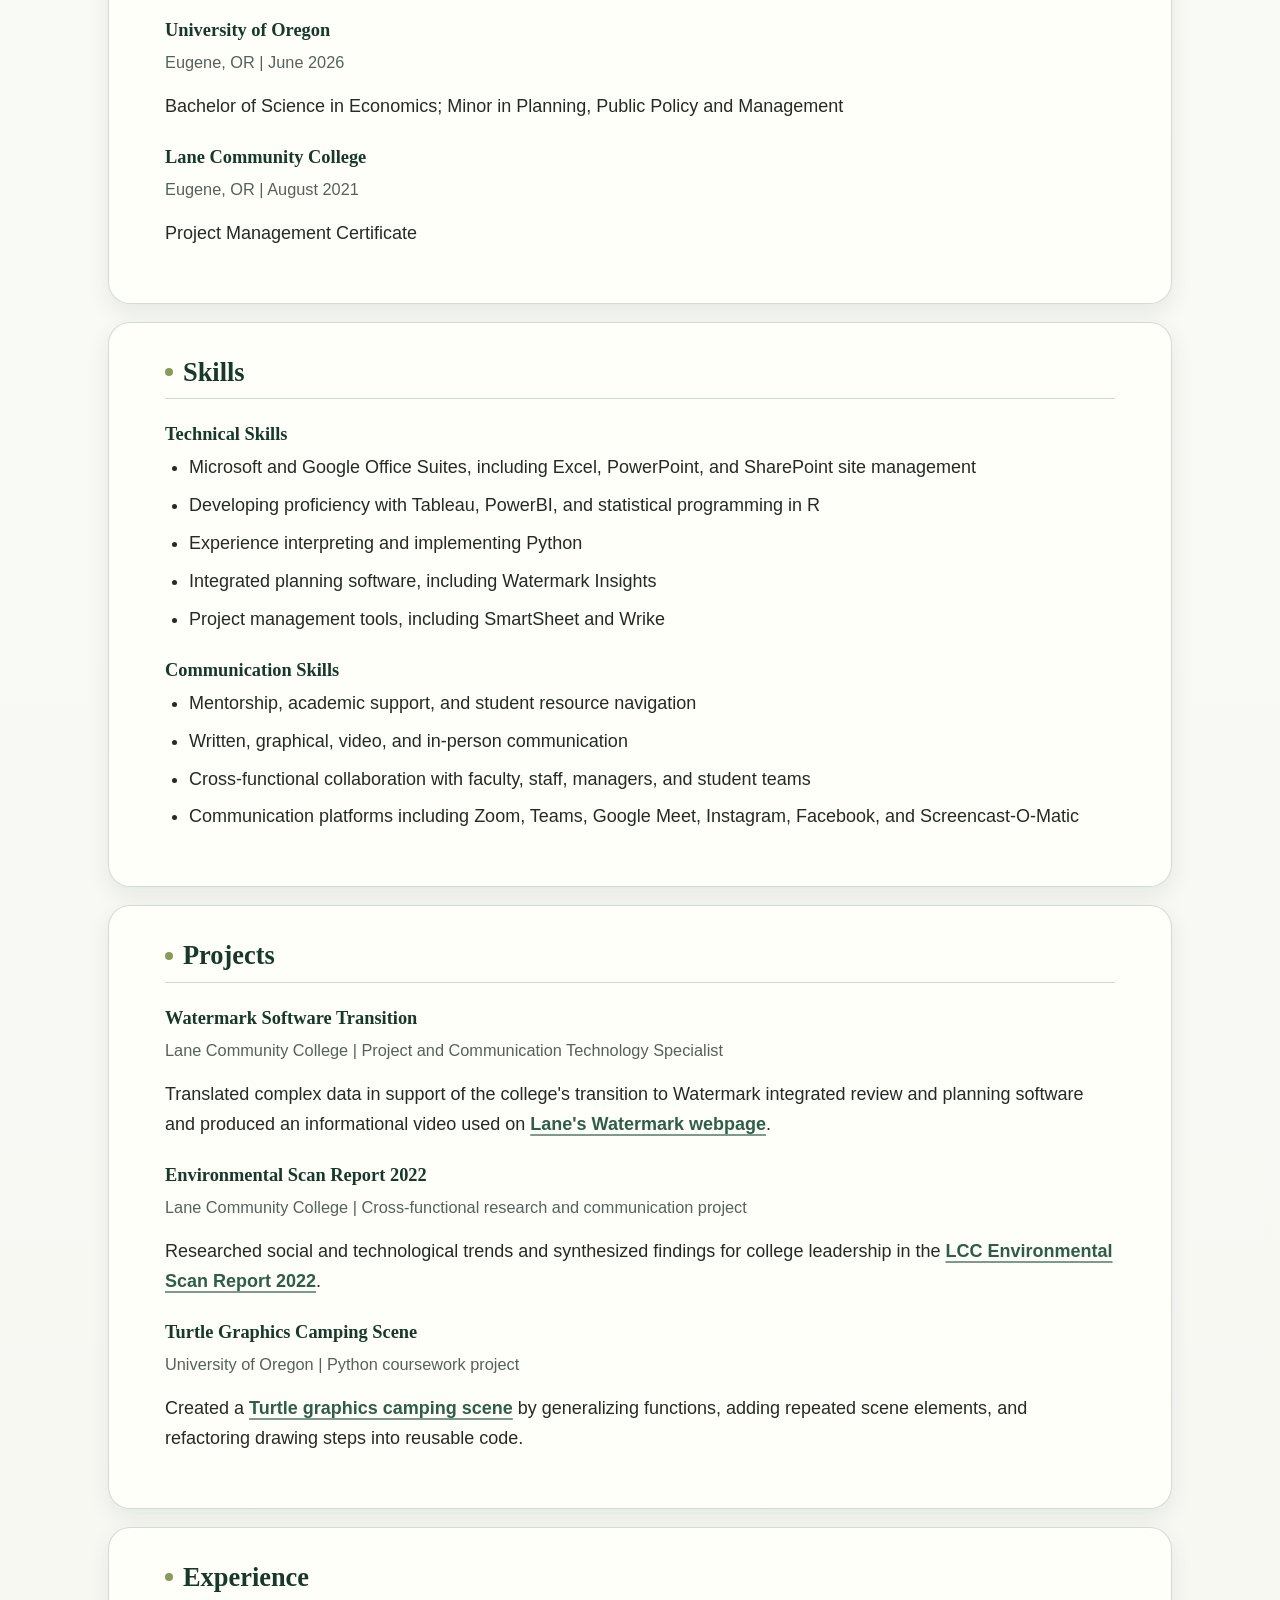
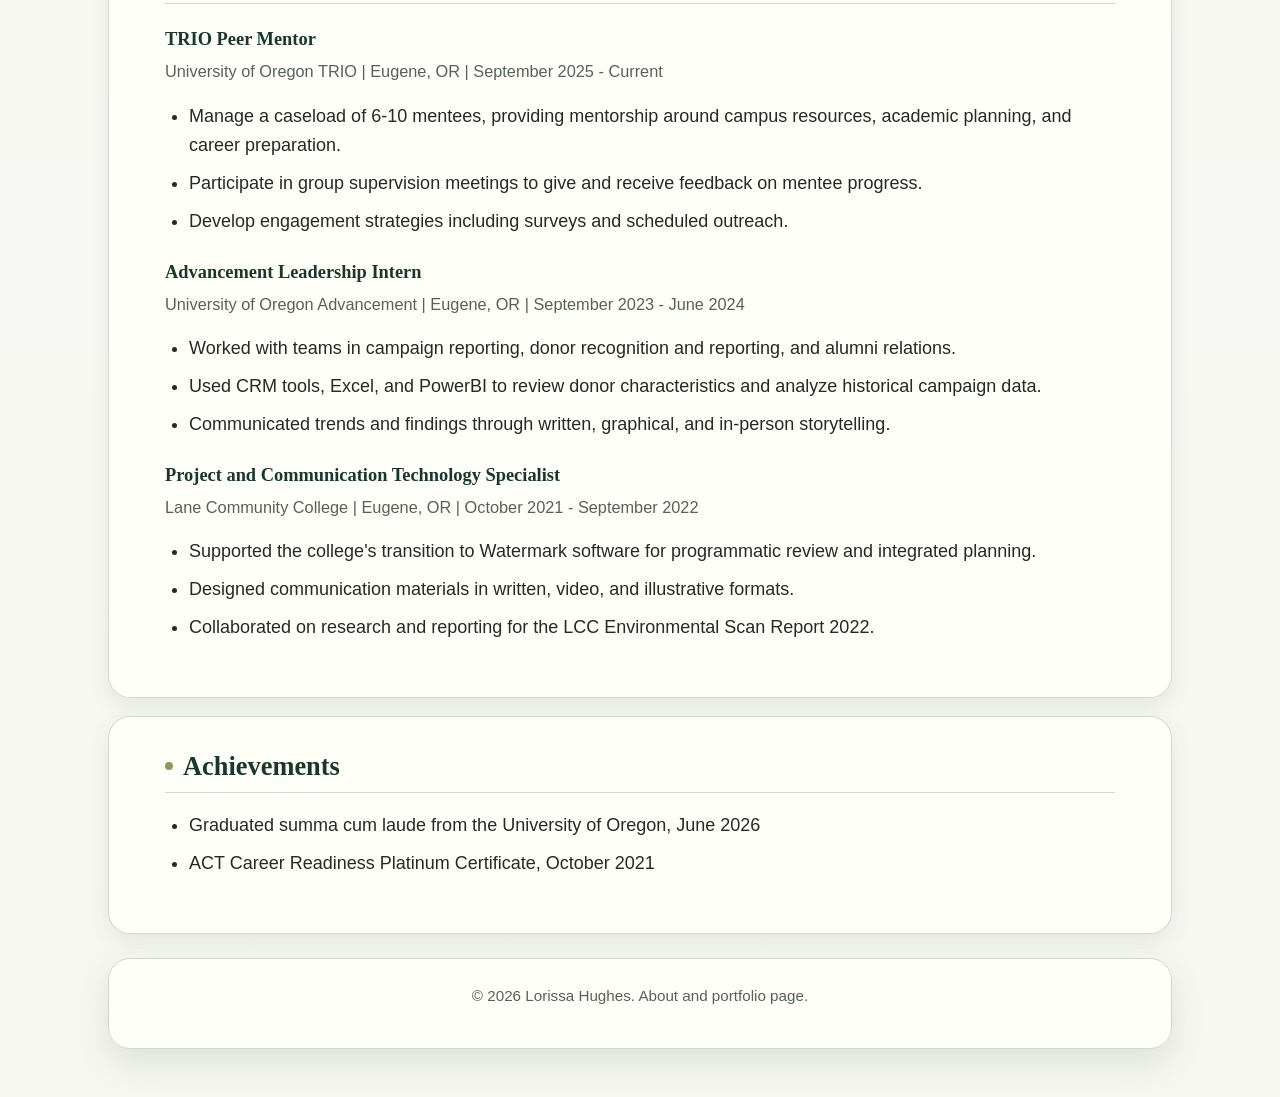
==== commit 5aaebe2d: "Update and replace UO Advancement page" ====
--- a/index.html
+++ b/index.html
@@ -4,7 +4,7 @@
     <meta charset="UTF-8">
     <meta name="viewport" content="width=device-width, initial-scale=1.0">
     <title>Lorissa Hughes | Portfolio</title>
-    <link rel="stylesheet" href="project8-styles.css?v=24">
+    <link rel="stylesheet" href="project8-styles.css?v=32">
 </head>
 <body>
     <header class="profile-header">
@@ -54,9 +54,9 @@
 
             <div class="featured-projects-grid">
                 <div class="featured-project">
-                    <h3>UO Advancement Donor Engagement Analysis</h3>
-                    <p>Summarizes an internship project focused on aggregate outreach response behavior, engagement metric design, and targeted communication strategy.</p>
-                    <a class="button" href="advancement-donor-engagement-draft.html" title="View UO Advancement Donor Engagement Analysis draft page">View Project</a>
+                    <h3>UO Advancement Donor Recognition Outreach Study</h3>
+                    <p>Evaluates donor recognition outreach, engagement metric design, and stewardship strategy using aggregate response patterns.</p>
+                    <a class="button" href="advancement-donor-recognition-full.html" title="View UO Advancement Donor Recognition Outreach Study page">View Project</a>
                 </div>
 
                 <div class="featured-project">
--- a/project8-styles.css
+++ b/project8-styles.css
@@ -365,6 +365,12 @@
     font-size: 0.9rem;
 }
 
+.chart-interpretation {
+    margin: 10px 0 18px;
+    color: var(--green-dark);
+    line-height: 1.5;
+}
+
 /* Shared styling for buttons and button-like links. */
 button,
 .button {
@@ -709,6 +715,14 @@
     margin-top: 18px;
 }
 
+.engagement-index-section .index-visual {
+    margin-top: 6px;
+}
+
+.engagement-index-section > p {
+    margin-bottom: 8px;
+}
+
 .index-scale,
 .index-formula {
     display: grid;
@@ -881,6 +895,31 @@
     margin-top: 18px;
     padding: 20px;
     border-radius: 18px;
+}
+
+.chart-section {
+    padding: 0;
+    border: 0;
+    background: transparent;
+    box-shadow: none;
+    backdrop-filter: none;
+}
+
+.chart-card {
+    padding: 34px 56px 38px;
+    border: 1px solid rgba(207, 216, 207, 0.9);
+    border-radius: 22px;
+    background: rgba(255, 255, 250, 0.93);
+    box-shadow: var(--shadow-soft);
+    backdrop-filter: blur(4px);
+}
+
+.chart-copy h2 {
+    margin-top: 0;
+}
+
+.chart-section .chart-panel {
+    margin-top: 22px;
 }
 
 .segment-chart,
@@ -952,6 +991,14 @@
 
     /* Reduces section padding on smaller screens. */
     section {
+        padding: 26px 22px 28px;
+    }
+
+    .chart-section {
+        padding: 0;
+    }
+
+    .chart-card {
         padding: 26px 22px 28px;
     }
 
@@ -1068,3 +1115,236 @@
         text-align: left;
     }
 }
+
+/* Print-friendly layout for PDF review copies. */
+@media print {
+    @page {
+        size: letter;
+        margin: 0.55in;
+    }
+
+    * {
+        -webkit-print-color-adjust: exact;
+        print-color-adjust: exact;
+    }
+
+    html,
+    body {
+        width: auto;
+        max-width: none;
+        margin: 0;
+        padding: 0;
+        background: #fbfaf3;
+        color: #252a27;
+        font-size: 11pt;
+        line-height: 1.45;
+    }
+
+    body::before {
+        display: none;
+    }
+
+    header,
+    footer,
+    section {
+        margin: 0 0 16pt;
+        padding: 18pt;
+        border: 1px solid #cfd8cf;
+        border-radius: 10pt;
+        background: #ffffff;
+        box-shadow: none;
+    }
+
+    header {
+        border-bottom: 4pt solid #2f5d4a;
+    }
+
+    main {
+        display: block;
+        margin-top: 14pt;
+    }
+
+    h1 {
+        font-size: 22pt;
+    }
+
+    body.project-detail > header h1 {
+        font-size: 20pt;
+    }
+
+    .thesis-title {
+        font-size: 18pt;
+    }
+
+    h2 {
+        margin: 20pt 0 10pt;
+        font-size: 16pt;
+    }
+
+    section h2:first-child {
+        margin-top: 0;
+    }
+
+    h3 {
+        font-size: 12.5pt;
+    }
+
+    p,
+    li {
+        orphans: 3;
+        widows: 3;
+    }
+
+    a {
+        color: #17382b;
+        text-decoration: none;
+    }
+
+    .project-nav,
+    .project-actions,
+    nav,
+    .button {
+        display: none;
+    }
+
+    .metric-grid,
+    .evidence-grid,
+    .plot-grid,
+    .insight-grid {
+        display: grid;
+        grid-template-columns: repeat(2, minmax(0, 1fr));
+        gap: 10pt;
+    }
+
+    .metric-grid {
+        grid-template-columns: repeat(3, minmax(0, 1fr));
+    }
+
+    .index-scale,
+    .index-formula,
+    .phase-bars,
+    .segment-chart,
+    .activity-change-chart {
+        gap: 7pt;
+    }
+
+    .index-scale {
+        grid-template-columns: repeat(3, minmax(0, 1fr));
+    }
+
+    .index-formula {
+        grid-template-columns: repeat(4, minmax(0, 1fr));
+    }
+
+    .formula-operator {
+        display: none;
+    }
+
+    .phase-bars {
+        min-height: 190pt;
+    }
+
+    .phase-bar {
+        min-height: 168pt;
+    }
+
+    .metric-card,
+    .evidence-card,
+    .index-band,
+    .formula-card,
+    .activity-phase-chart,
+    .insight-card,
+    .model-spec {
+        background: #ffffff;
+        box-shadow: none;
+        break-inside: avoid;
+    }
+
+    .metric-value,
+    .insight-value {
+        font-size: 16pt;
+    }
+
+    .index-score {
+        font-size: 13pt;
+    }
+
+    .formula-value {
+        font-size: 12.5pt;
+    }
+
+    .phase-value {
+        font-size: 10.5pt;
+    }
+
+    .insight-grid {
+        break-inside: auto;
+    }
+
+    .insight-card {
+        min-height: auto;
+    }
+
+    .chart-panel {
+        display: block !important;
+        width: auto !important;
+        max-width: none !important;
+        margin-top: 14pt;
+        background: #ffffff;
+        box-shadow: none;
+        break-inside: avoid;
+        page-break-inside: avoid;
+    }
+
+    .segment-chart,
+    .activity-change-chart {
+        display: table !important;
+        table-layout: fixed;
+        width: 100% !important;
+        max-width: none !important;
+        border-collapse: separate;
+        border-spacing: 0 6pt;
+    }
+
+    .activity-phase-chart,
+    table,
+    .plot-grid,
+    .index-visual {
+        break-inside: avoid;
+    }
+
+    .segment-row,
+    .activity-change-row {
+        display: table-row !important;
+        width: 100%;
+        padding: 6pt;
+    }
+
+    .segment-row > span,
+    .activity-change-row > span {
+        display: table-cell !important;
+        vertical-align: middle;
+        padding: 4pt 6pt;
+    }
+
+    .segment-label {
+        width: 120pt;
+    }
+
+    .segment-track,
+    .mini-bar {
+        display: block !important;
+        width: 100% !important;
+        height: 10pt;
+    }
+
+    .segment-score {
+        text-align: right !important;
+    }
+
+    img,
+    table,
+    pre {
+        max-width: 100%;
+    }
+}
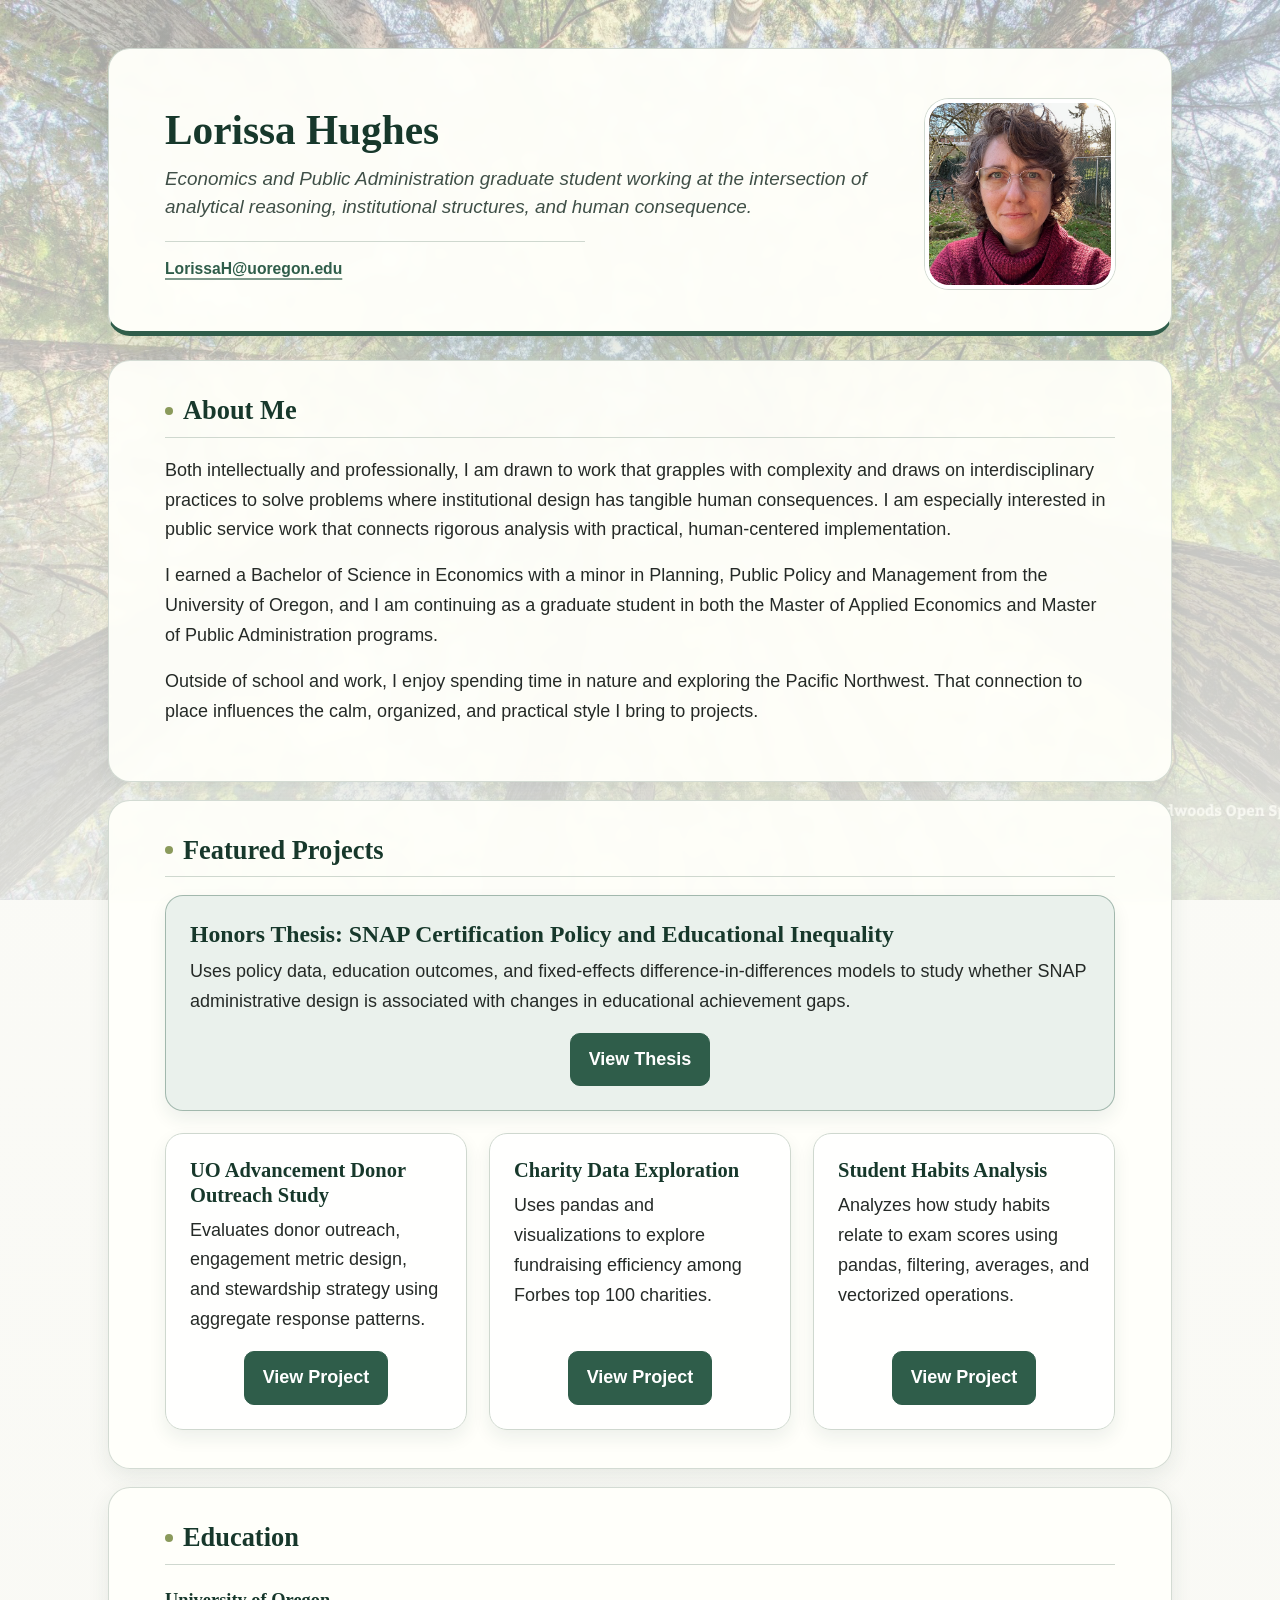
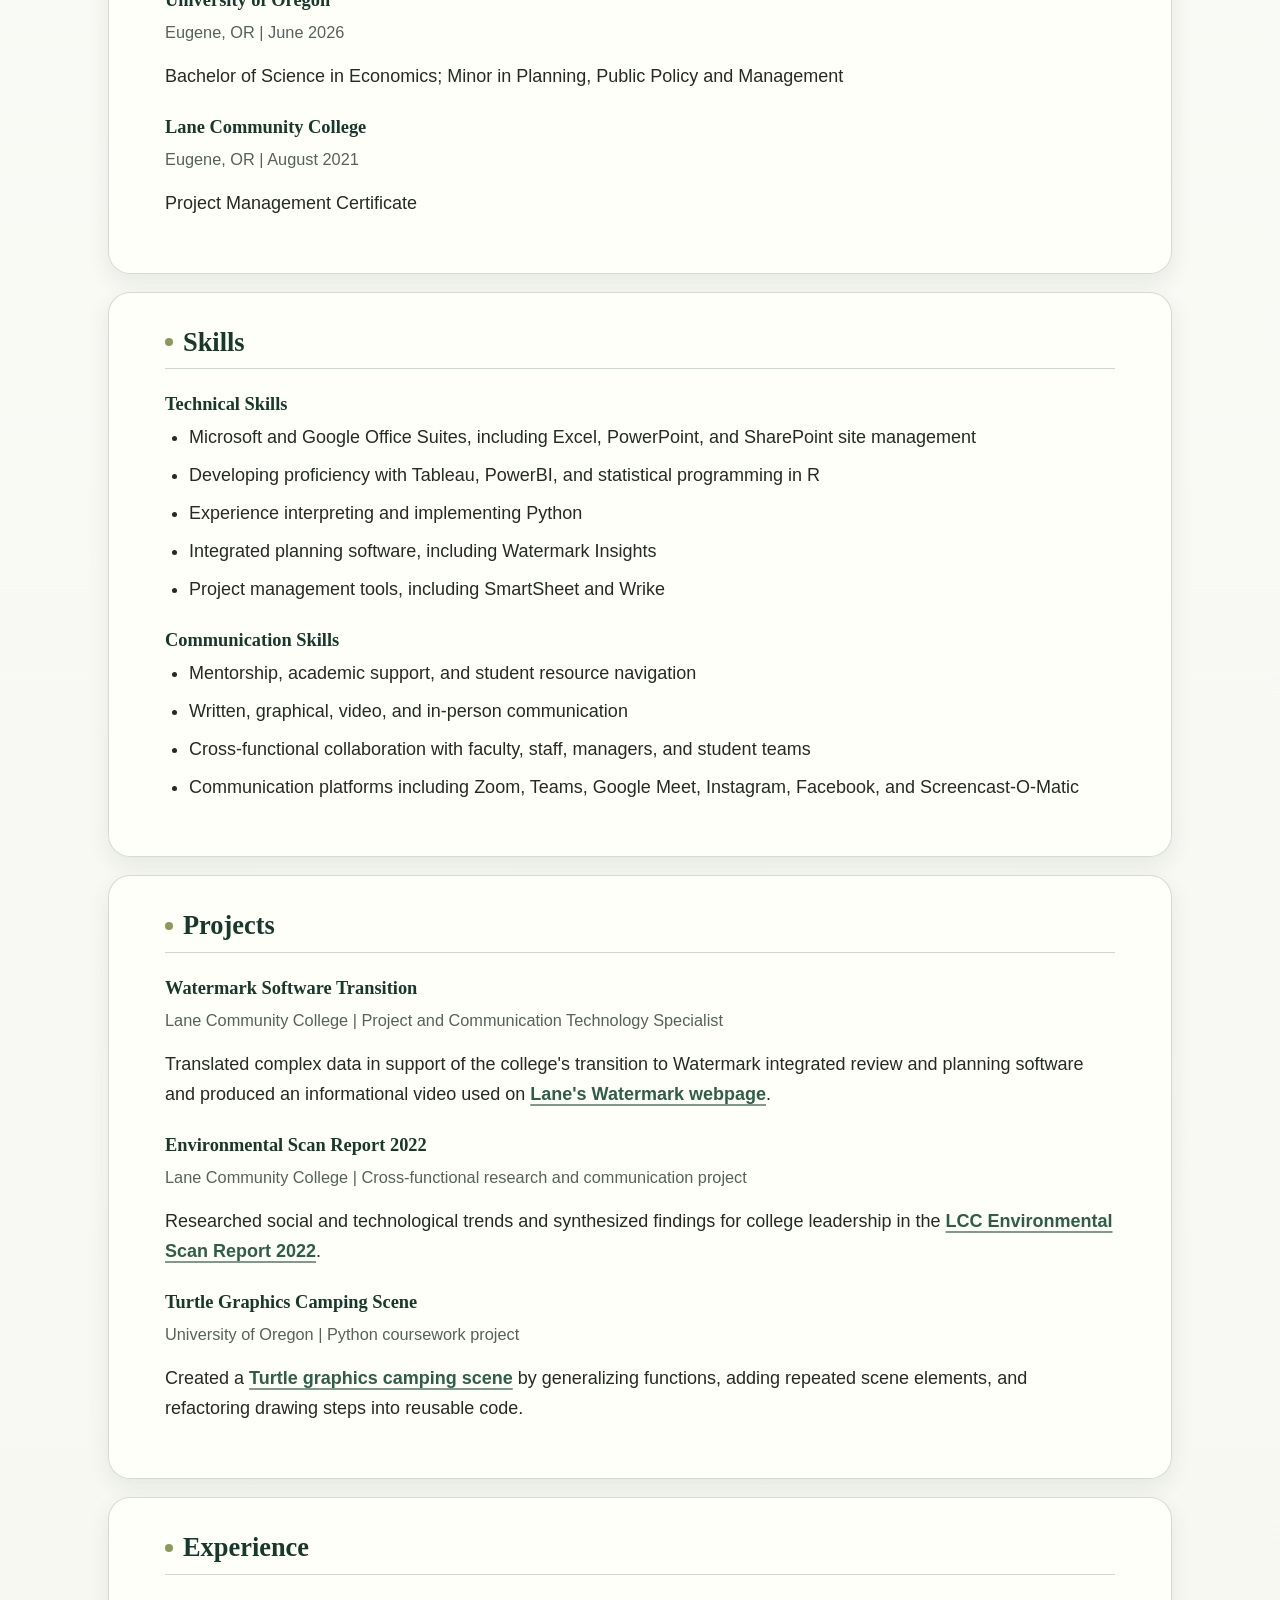
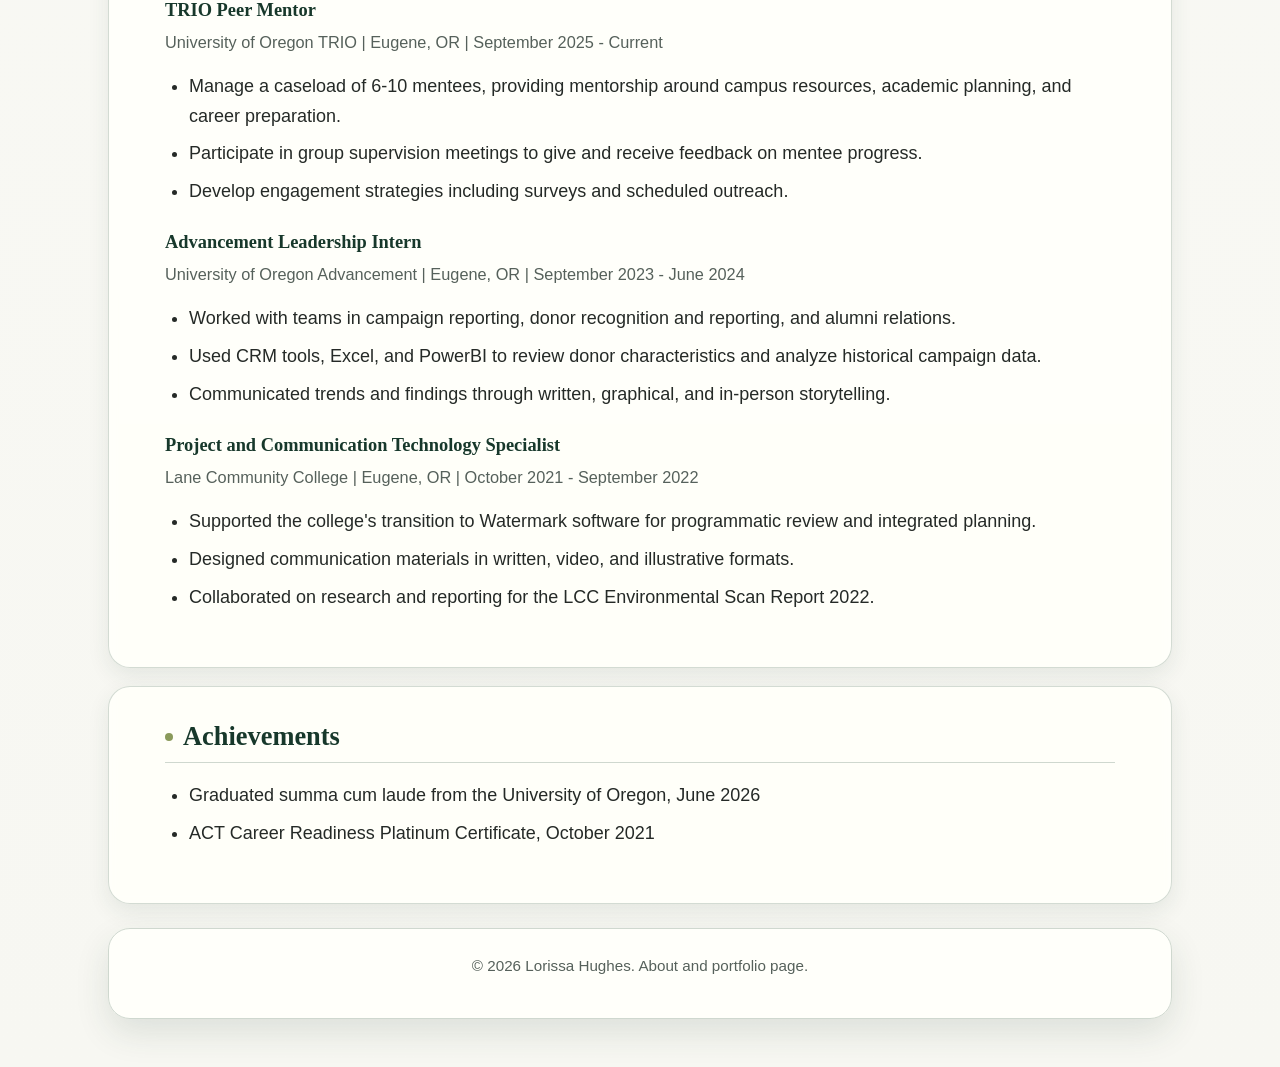
==== commit bc5e0cd1: "update Donor Outreach button" ====
--- a/index.html
+++ b/index.html
@@ -54,8 +54,8 @@
 
             <div class="featured-projects-grid">
                 <div class="featured-project">
-                    <h3>UO Advancement Donor Recognition Outreach Study</h3>
-                    <p>Evaluates donor recognition outreach, engagement metric design, and stewardship strategy using aggregate response patterns.</p>
+                    <h3>UO Advancement Donor Outreach Study</h3>
+                    <p>Evaluates donor outreach, engagement metric design, and stewardship strategy using aggregate response patterns.</p>
                     <a class="button" href="advancement-donor-recognition-full.html" title="View UO Advancement Donor Recognition Outreach Study page">View Project</a>
                 </div>
 
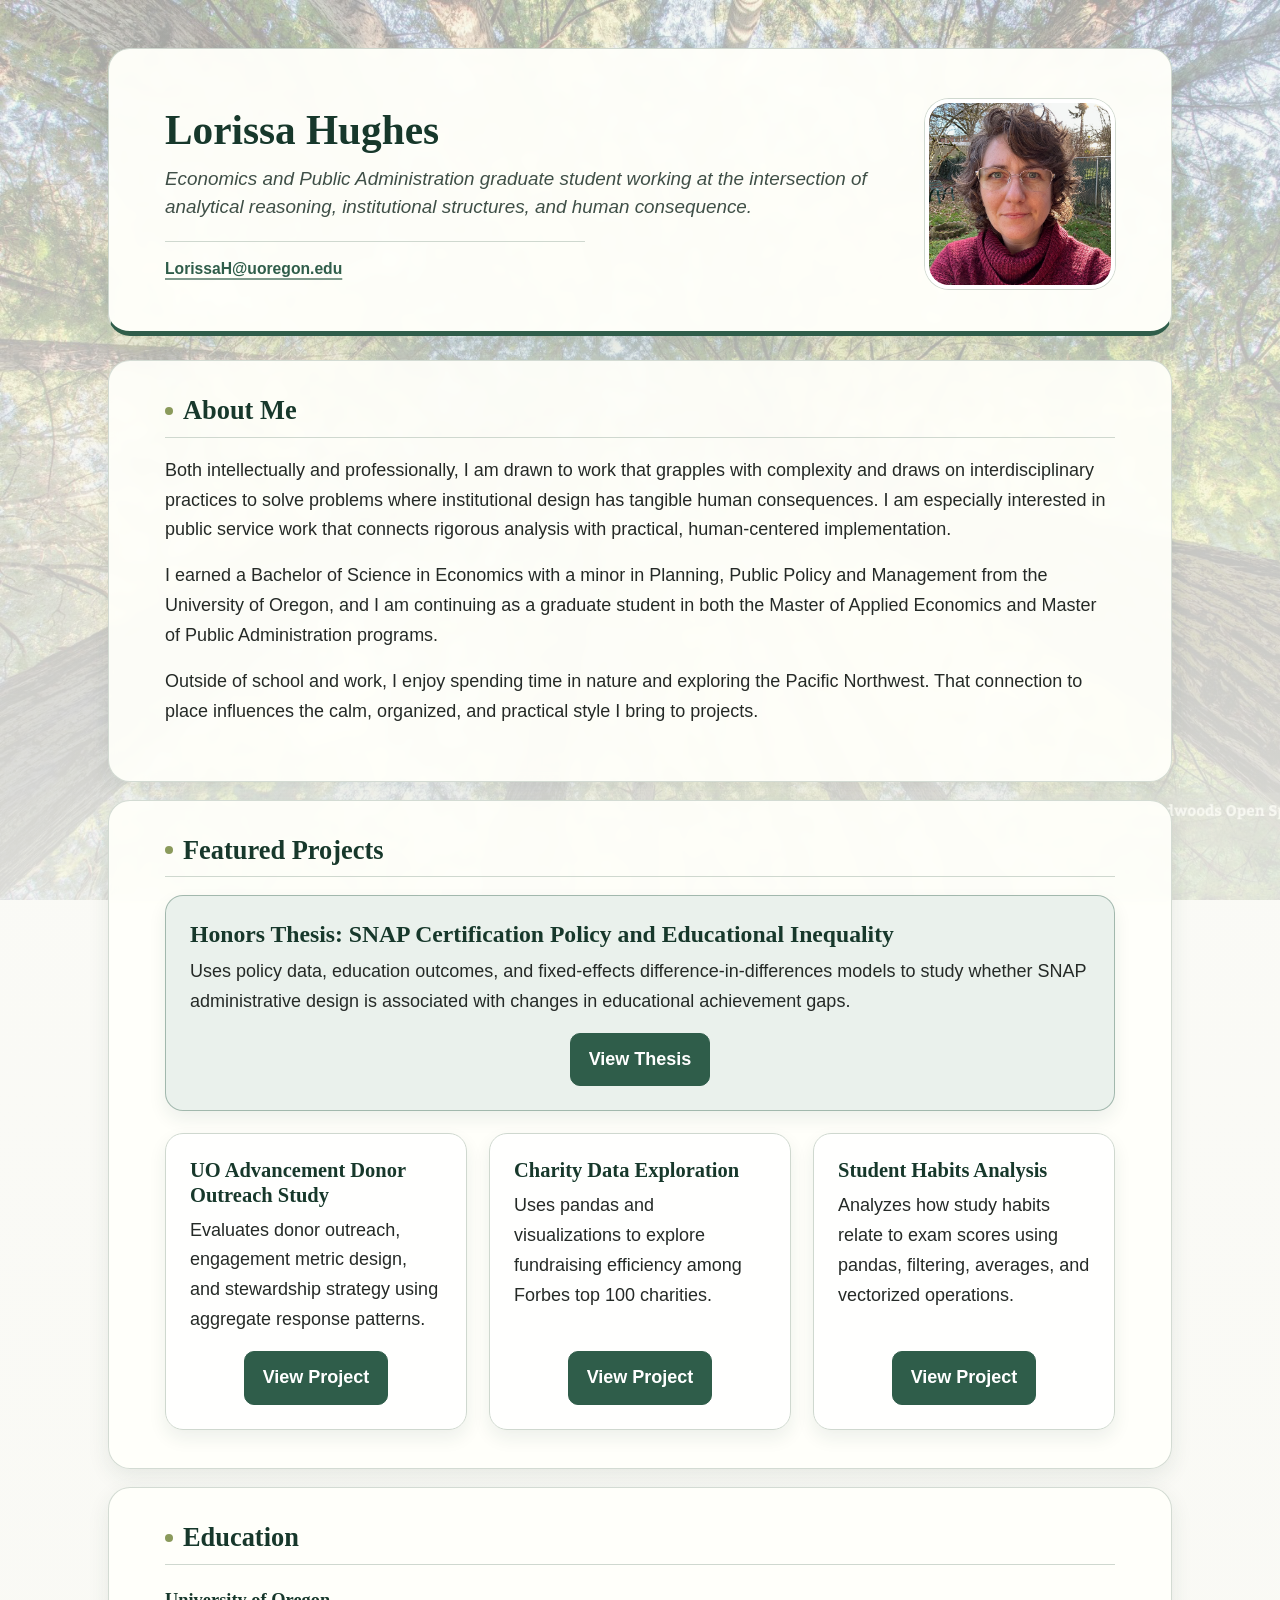
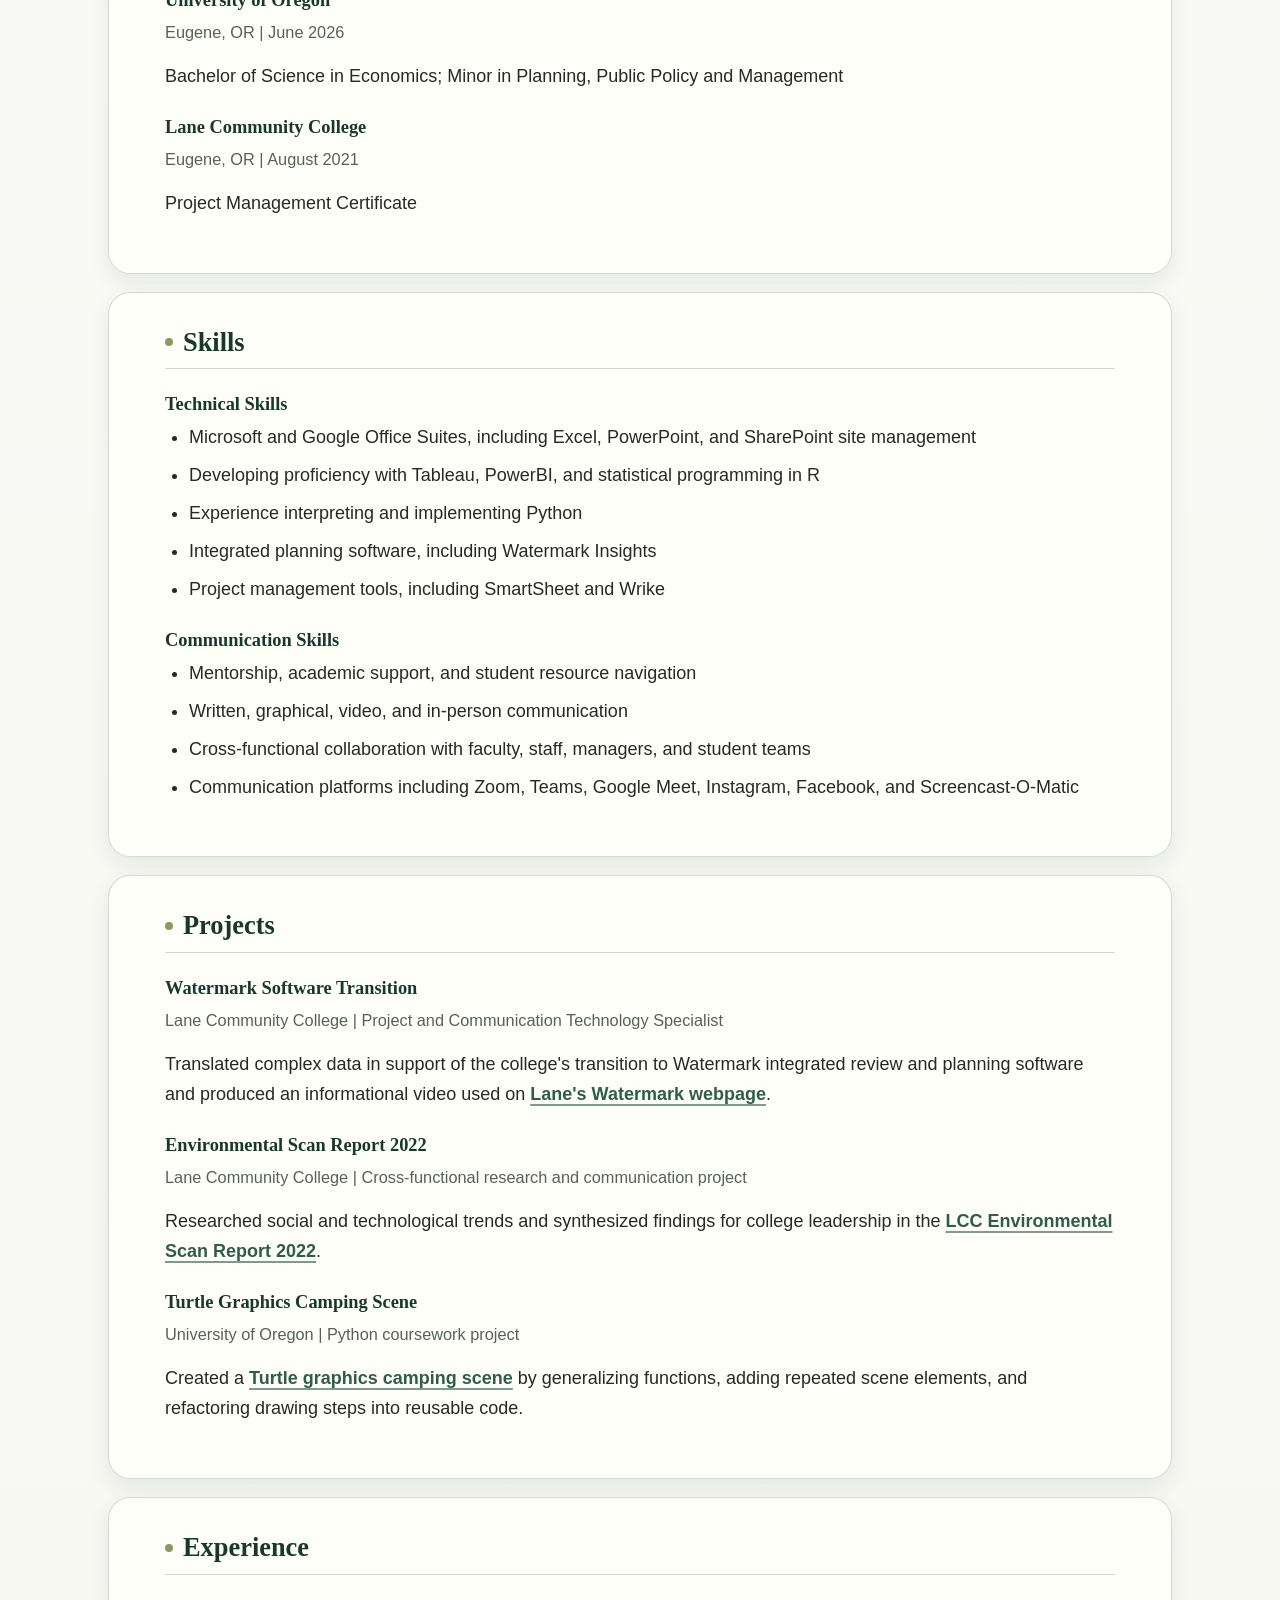
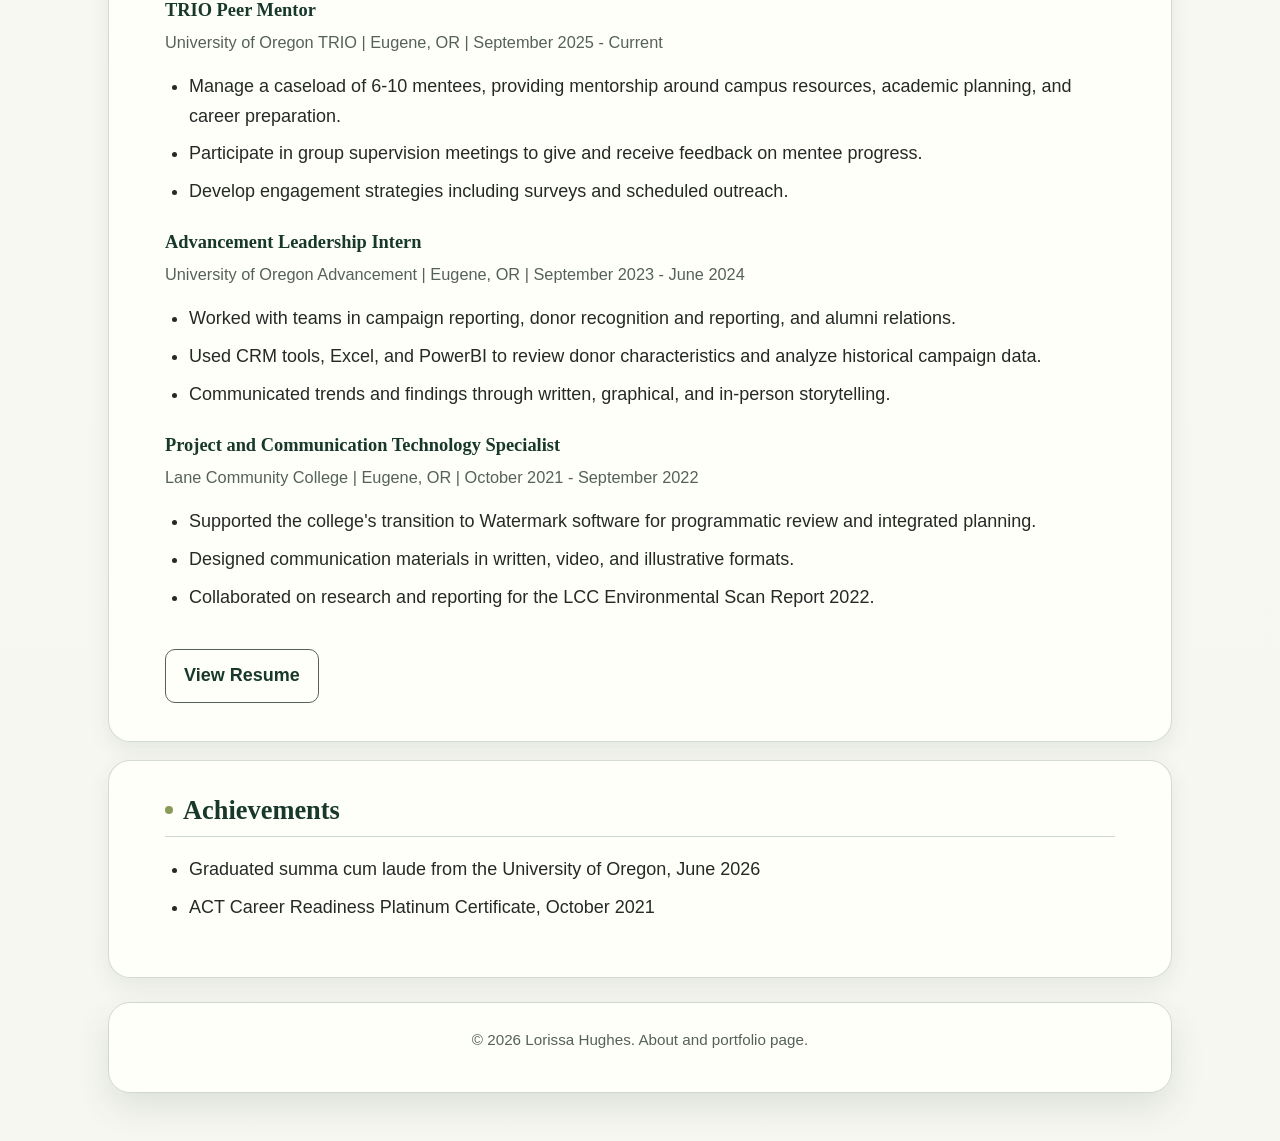
==== commit d42e82f8: "add resume" ====
--- a/index.html
+++ b/index.html
@@ -144,6 +144,7 @@
                 <li>Designed communication materials in written, video, and illustrative formats.</li>
                 <li>Collaborated on research and reporting for the LCC Environmental Scan Report 2022.</li>
             </ul>
+            <a class="button resume-button" href="LorissaH_Resume2026_public.pdf" target="_blank" rel="noreferrer noopener" title="View resume in a new tab">View Resume</a>
         </section>
 
         <section id="achievements">
--- a/project8-styles.css
+++ b/project8-styles.css
@@ -179,7 +179,7 @@
     display: block;
     margin-top: 6px;
     color: #496f40;
-    font-size: 0.66em;
+    font-size: 0.8em;
     font-style: italic;
     font-weight: 500;
 }
@@ -395,12 +395,37 @@
     border-color: var(--green-dark);
 }
 
+.button.resume-button {
+    background: transparent;
+    color: var(--green-dark);
+    border-color: var(--muted);
+    box-shadow: none;
+}
+
+.button.resume-button:hover,
+.button.resume-button:focus {
+    background: rgba(214, 231, 220, 0.3);
+    border-color: var(--green-dark);
+    color: var(--green-dark);
+}
+
+#experience .button {
+    margin-top: 20px;
+}
+
 /* Intro/subtitle text should feel quieter than the main heading. */
 .intro,
 .subtitle {
     max-width: 760px;
     color: var(--muted);
     font-size: 1.08rem;
+}
+
+.thesis-subtitle {
+    max-width: 880px;
+    color: #3f4f47;
+    font-size: 1.32rem;
+    line-height: 1.5;
 }
 
 .profile-tagline {
@@ -684,6 +709,14 @@
 .evidence-grid,
 .plot-grid {
     grid-template-columns: repeat(2, 1fr);
+}
+
+.plot-grid.centered-plots {
+    justify-items: center;
+}
+
+.plot-grid.centered-plots .graph-bubble {
+    width: min(560px, 100%);
 }
 
 .metric-card,
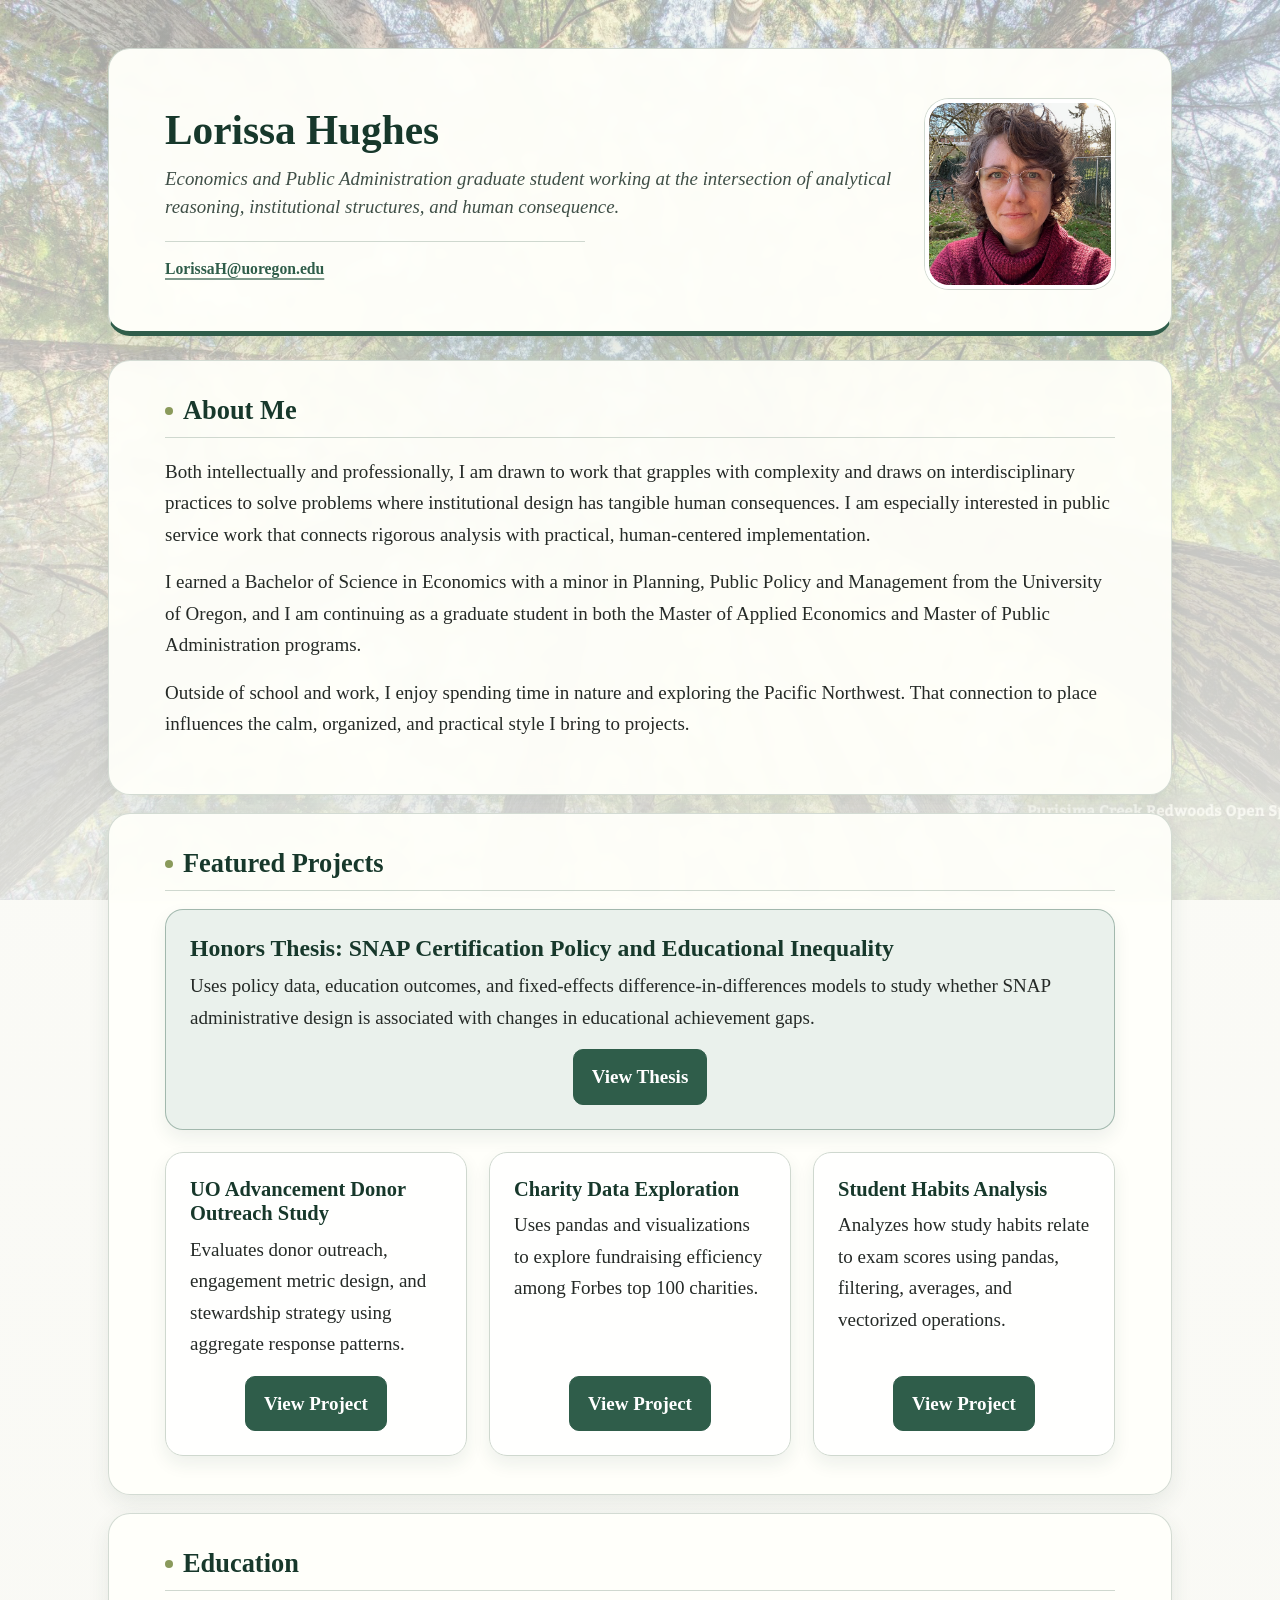
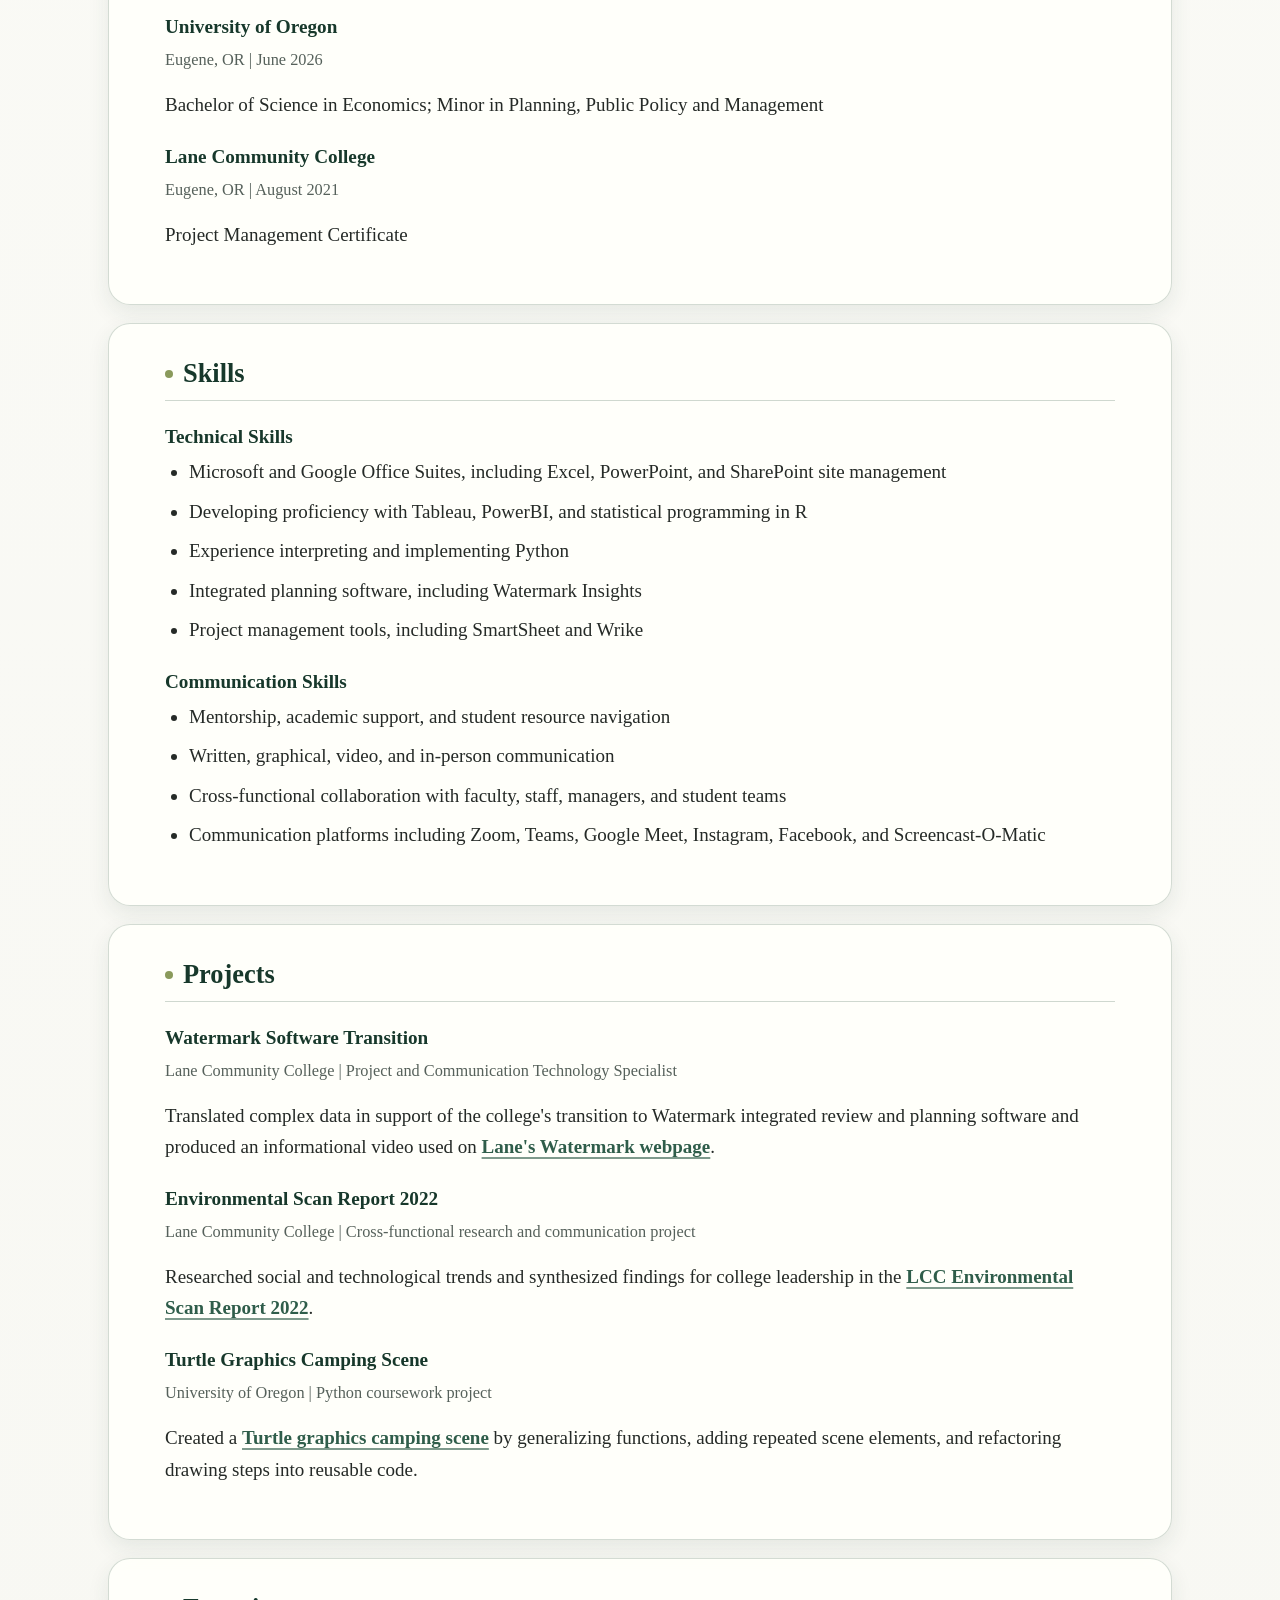
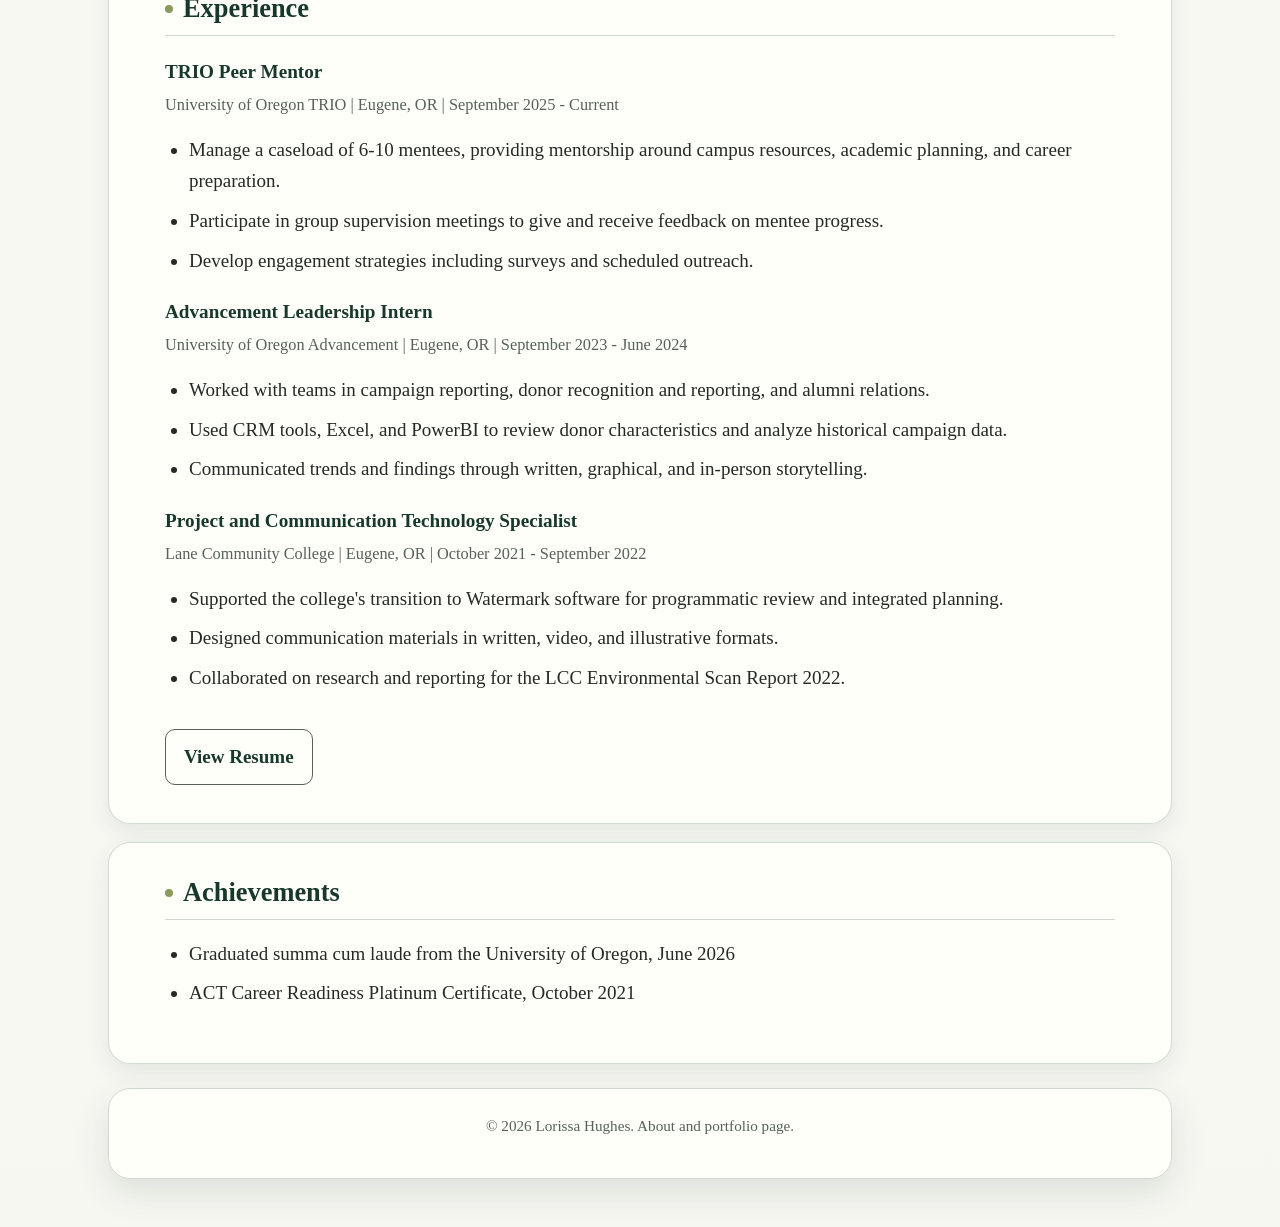
==== commit 335a5f4e: "switch to revised thesis page" ====
--- a/index.html
+++ b/index.html
@@ -49,7 +49,7 @@
             <div class="featured-project featured-project-spotlight">
                 <h3>Honors Thesis: SNAP Certification Policy and Educational Inequality</h3>
                 <p>Uses policy data, education outcomes, and fixed-effects difference-in-differences models to study whether SNAP administrative design is associated with changes in educational achievement gaps.</p>
-                <a class="button" href="honors-thesis-snap.html" title="View Honors Thesis project page">View Thesis</a>
+                <a class="button" href="honors-thesis-snap-revised.html" title="View Honors Thesis project page">View Thesis</a>
             </div>
 
             <div class="featured-projects-grid">
--- a/project8-styles.css
+++ b/project8-styles.css
@@ -10,6 +10,8 @@
 
 /* Main color palette for the page. */
 :root {
+    --font-body: Charter, "Iowan Old Style", Cambria, Georgia, "Times New Roman", serif;
+    --font-heading: Charter, "Iowan Old Style", Georgia, "Times New Roman", serif;
     --page: #f7f7f2;
     --surface: rgba(255, 255, 250, 0.96);
     --surface-strong: #ffffff;
@@ -36,8 +38,8 @@
     margin: 0 auto;
     padding: 48px 28px;
     position: relative;
-    font-family: -apple-system, BlinkMacSystemFont, "Segoe UI", Arial, sans-serif;
-    font-size: 18px;
+    font-family: var(--font-body);
+    font-size: 19px;
     font-weight: 400;
     line-height: 1.66;
     color: var(--text);
@@ -152,10 +154,15 @@
 h1,
 h2,
 h3 {
-    font-family: Georgia, "Times New Roman", serif;
+    font-family: var(--font-heading);
     line-height: 1.2;
     color: var(--green-dark);
     font-weight: 600;
+}
+
+strong,
+b {
+    font-weight: 650;
 }
 
 /* Main name heading in the header. */
@@ -181,7 +188,7 @@
     color: #496f40;
     font-size: 0.8em;
     font-style: italic;
-    font-weight: 500;
+    font-weight: 650;
 }
 
 /* Section headings for each major part of the page. */
@@ -207,7 +214,7 @@
 /* Subheadings for schools, jobs, and projects. */
 h3 {
     margin: 24px 0 8px;
-    font-size: 1.15rem;
+    font-size: 1.2rem;
 }
 
 /* Subtle divider under the header intro. */
@@ -286,6 +293,11 @@
     margin-top: 0;
 }
 
+.project-overview .overview-lead {
+    color: var(--green-dark);
+    font-weight: 700;
+}
+
 /* Sets consistent spacing for both ordered and unordered lists. */
 ul,
 ol {
@@ -313,6 +325,23 @@
     border-radius: 10px;
     background: var(--green-soft);
     color: var(--green-dark);
+}
+
+.interpretation-section h3 {
+    max-width: 860px;
+    margin: 22px 0 10px;
+    padding: 6px 10px;
+    border-radius: 6px;
+    color: var(--green-dark);
+    background: rgba(228, 238, 232, 0.62);
+    font-size: 1.3rem;
+    font-style: italic;
+    font-weight: 550;
+    line-height: 1.35;
+}
+
+.interpretation-section p {
+    max-width: 860px;
 }
 
 /* Table styling for structured information. */
@@ -341,6 +370,27 @@
     text-align: right;
 }
 
+table.summary-table {
+    width: auto;
+    max-width: 720px;
+    margin: 20px 0;
+}
+
+table.summary-table thead th {
+    background: rgba(54, 108, 85, 0.72);
+    color: var(--text);
+}
+
+table.summary-table tfoot td {
+    border-top: 1px solid var(--line);
+    font-weight: 600;
+}
+
+table.summary-table td:first-child {
+    text-align: left;
+}
+
+
 .summary-table td:nth-child(3) {
     text-align: left;
 }
@@ -348,7 +398,8 @@
 /* Highlights table headers with the soft green accent. */
 th {
     color: var(--green-dark);
-    background: #d6e7dc;
+    background: rgba(157, 204, 181, 0.395);
+    font-weight: 650;
 }
 
 /* Softly marks important p-values without overpowering the table. */
@@ -431,9 +482,9 @@
 .profile-tagline {
     max-width: 820px;
     color: #3f4f47;
-    font-family: inherit;
     font-size: 1.18rem;
     font-style: italic;
+    font-weight: 400;
     line-height: 1.48;
 }
 
@@ -590,7 +641,7 @@
 .graph-bubble img {
     display: block;
     width: 100%;
-    border-radius: 14px;
+    border: 1px solid var(--line);
     background: #ffffff;
 }
 
@@ -712,6 +763,7 @@
 }
 
 .plot-grid.centered-plots {
+    grid-template-columns: 1fr;
     justify-items: center;
 }
 
@@ -740,6 +792,17 @@
 .evidence-card h3,
 .metric-card p:last-child {
     margin-top: 0;
+}
+
+.evidence-card h3 {
+    margin: 24px 0 8px;
+    padding: 0;
+    background: transparent;
+    font-style: normal;
+    font-size: 1.3rem;
+    font-weight: 600;
+    line-height: 1.2;
+    color: var(--green-dark);
 }
 
 .index-visual {
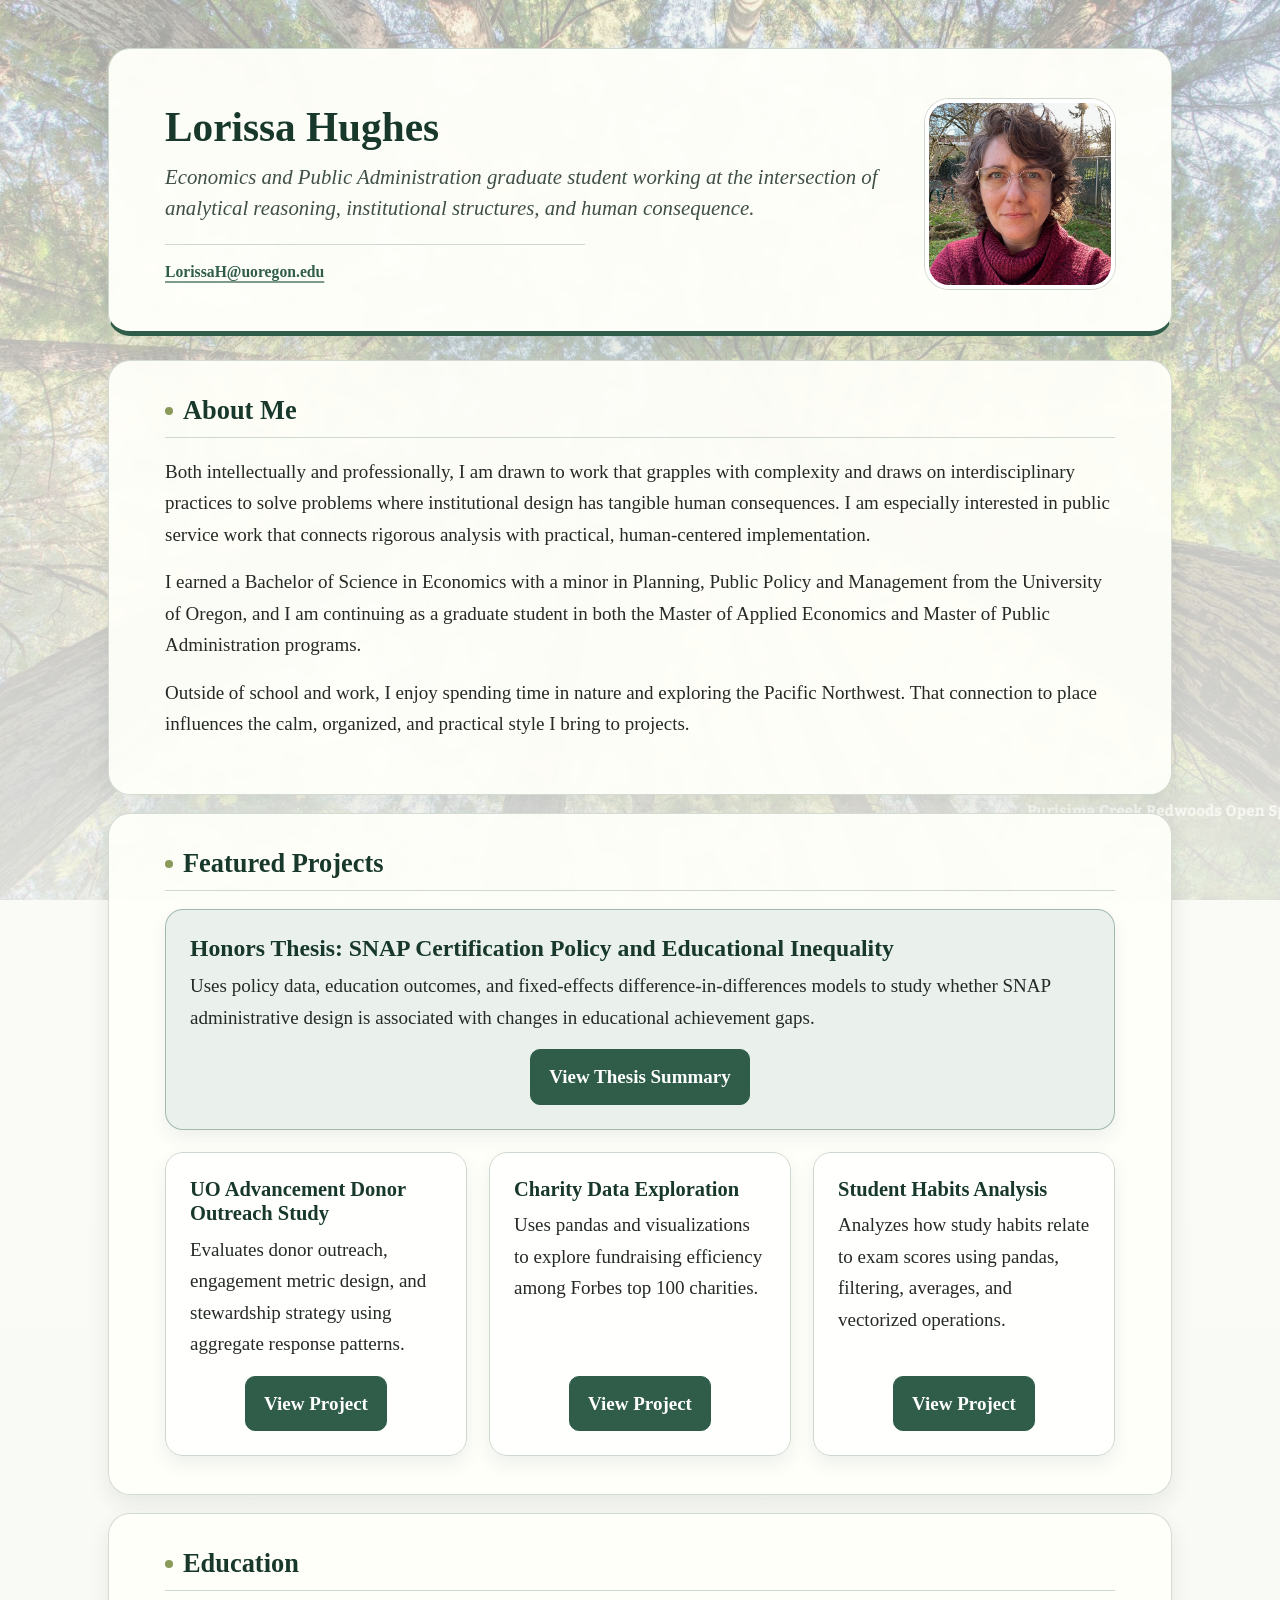
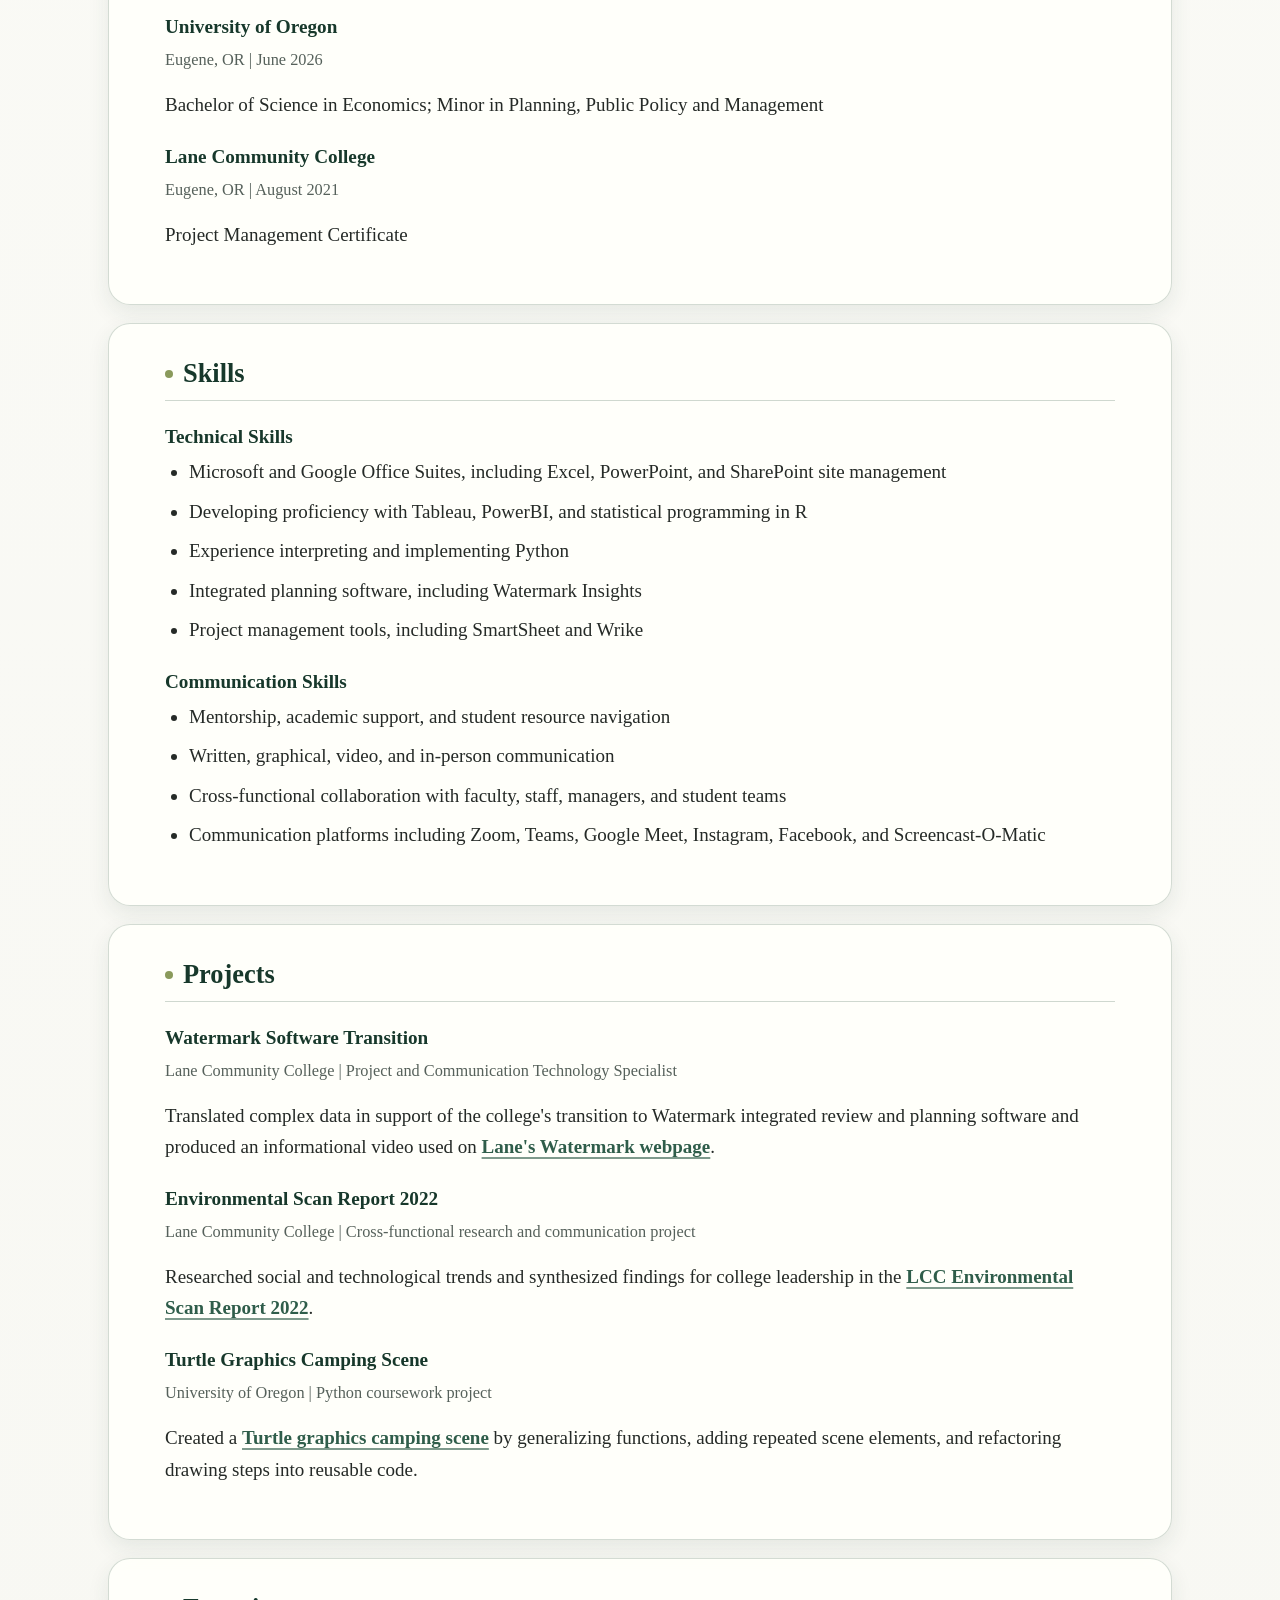
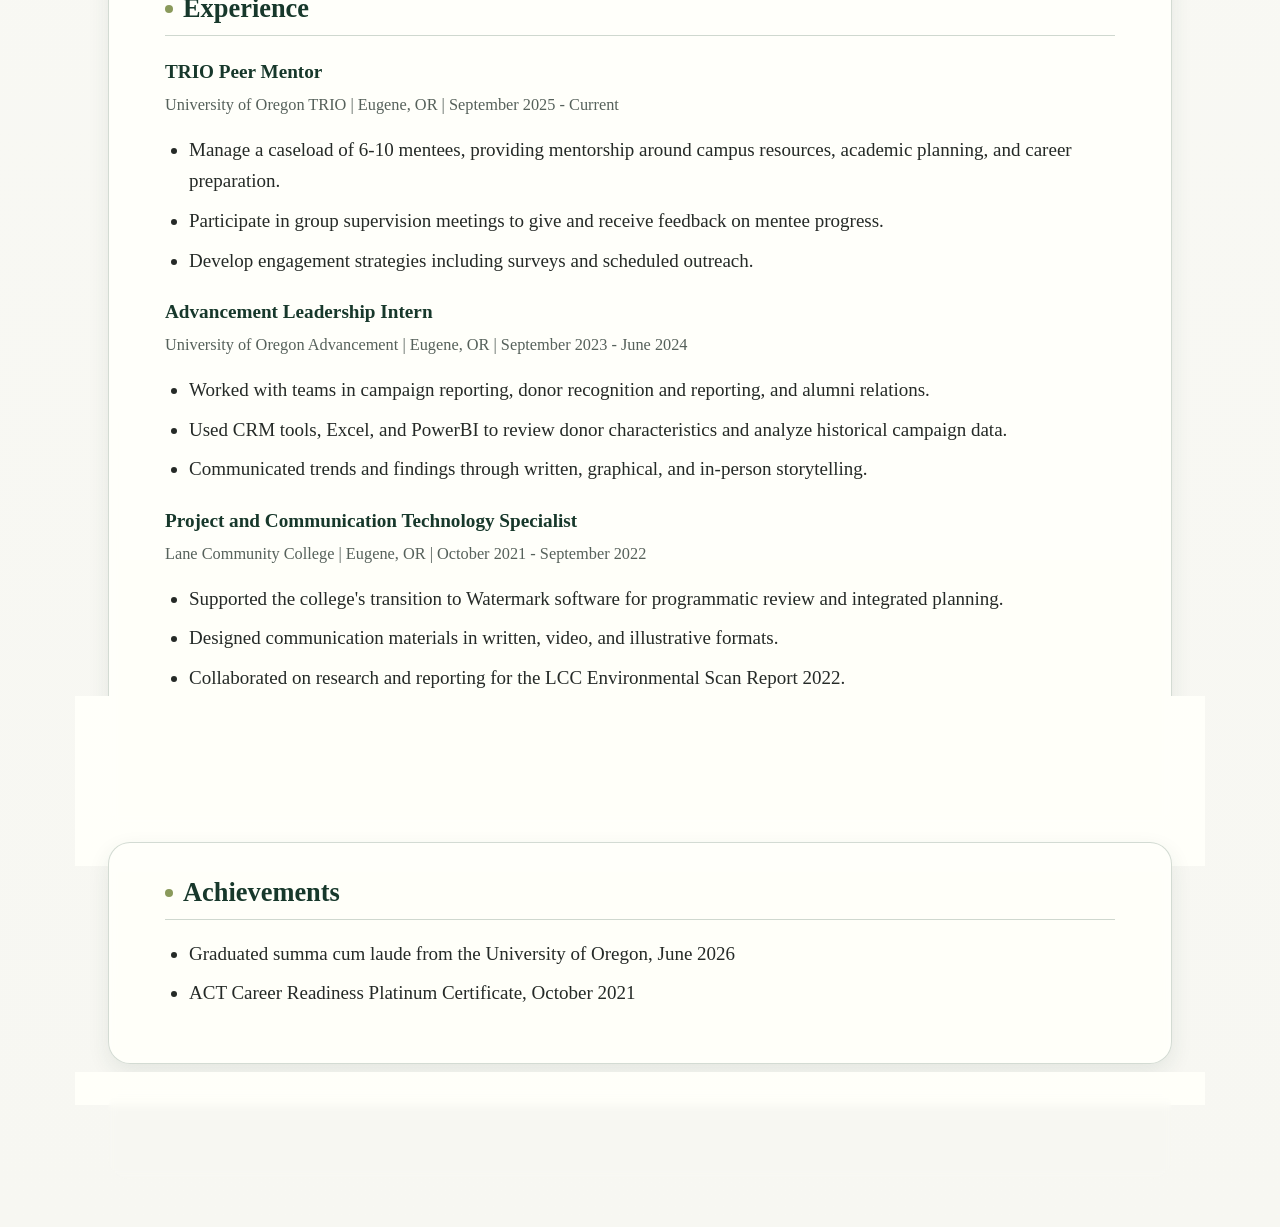
==== commit c5d86621: "update thesis button" ====
--- a/index.html
+++ b/index.html
@@ -49,7 +49,7 @@
             <div class="featured-project featured-project-spotlight">
                 <h3>Honors Thesis: SNAP Certification Policy and Educational Inequality</h3>
                 <p>Uses policy data, education outcomes, and fixed-effects difference-in-differences models to study whether SNAP administrative design is associated with changes in educational achievement gaps.</p>
-                <a class="button" href="honors-thesis-snap-revised.html" title="View Honors Thesis project page">View Thesis</a>
+                <a class="button" href="honors-thesis-snap-revised.html" title="View Honors Thesis project page">View Thesis Summary</a>
             </div>
 
             <div class="featured-projects-grid">
--- a/project8-styles.css
+++ b/project8-styles.css
@@ -482,7 +482,7 @@
 .profile-tagline {
     max-width: 820px;
     color: #3f4f47;
-    font-size: 1.18rem;
+    font-size: 1.3rem;
     font-style: italic;
     font-weight: 400;
     line-height: 1.48;
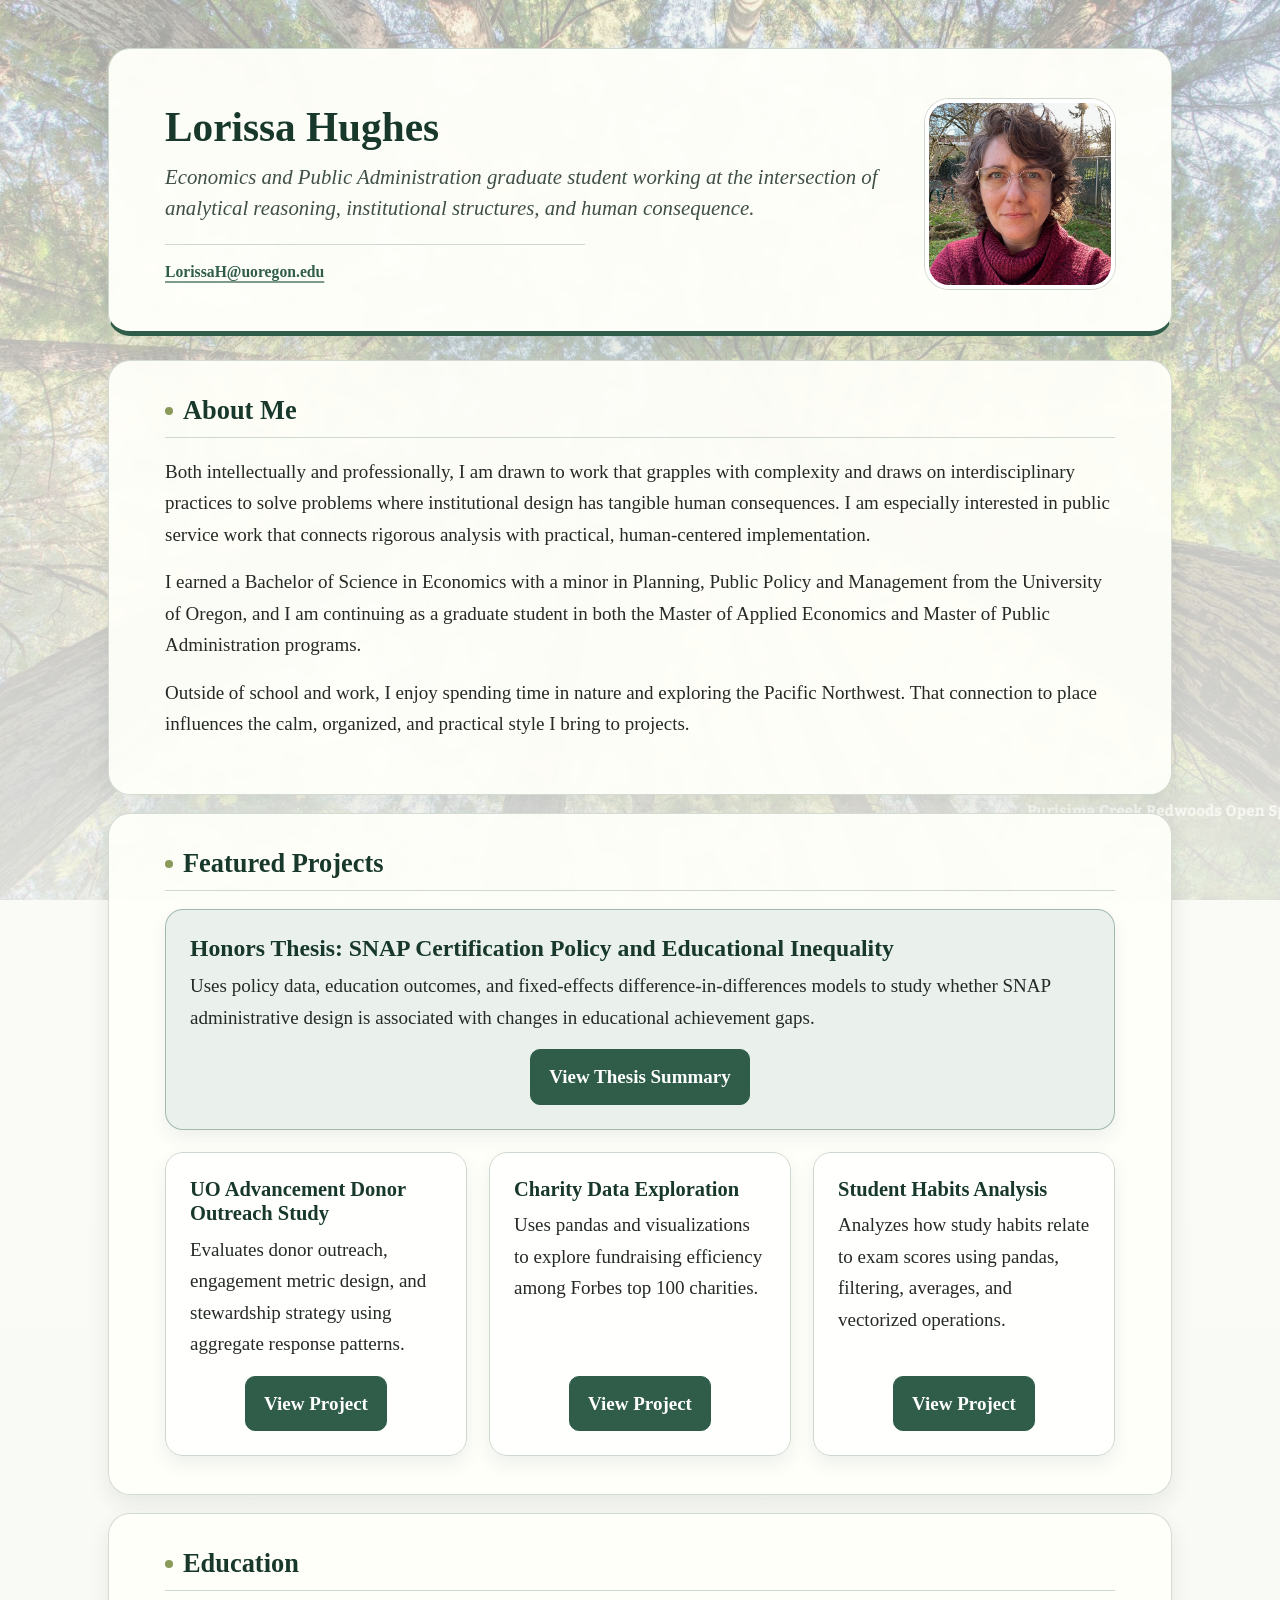
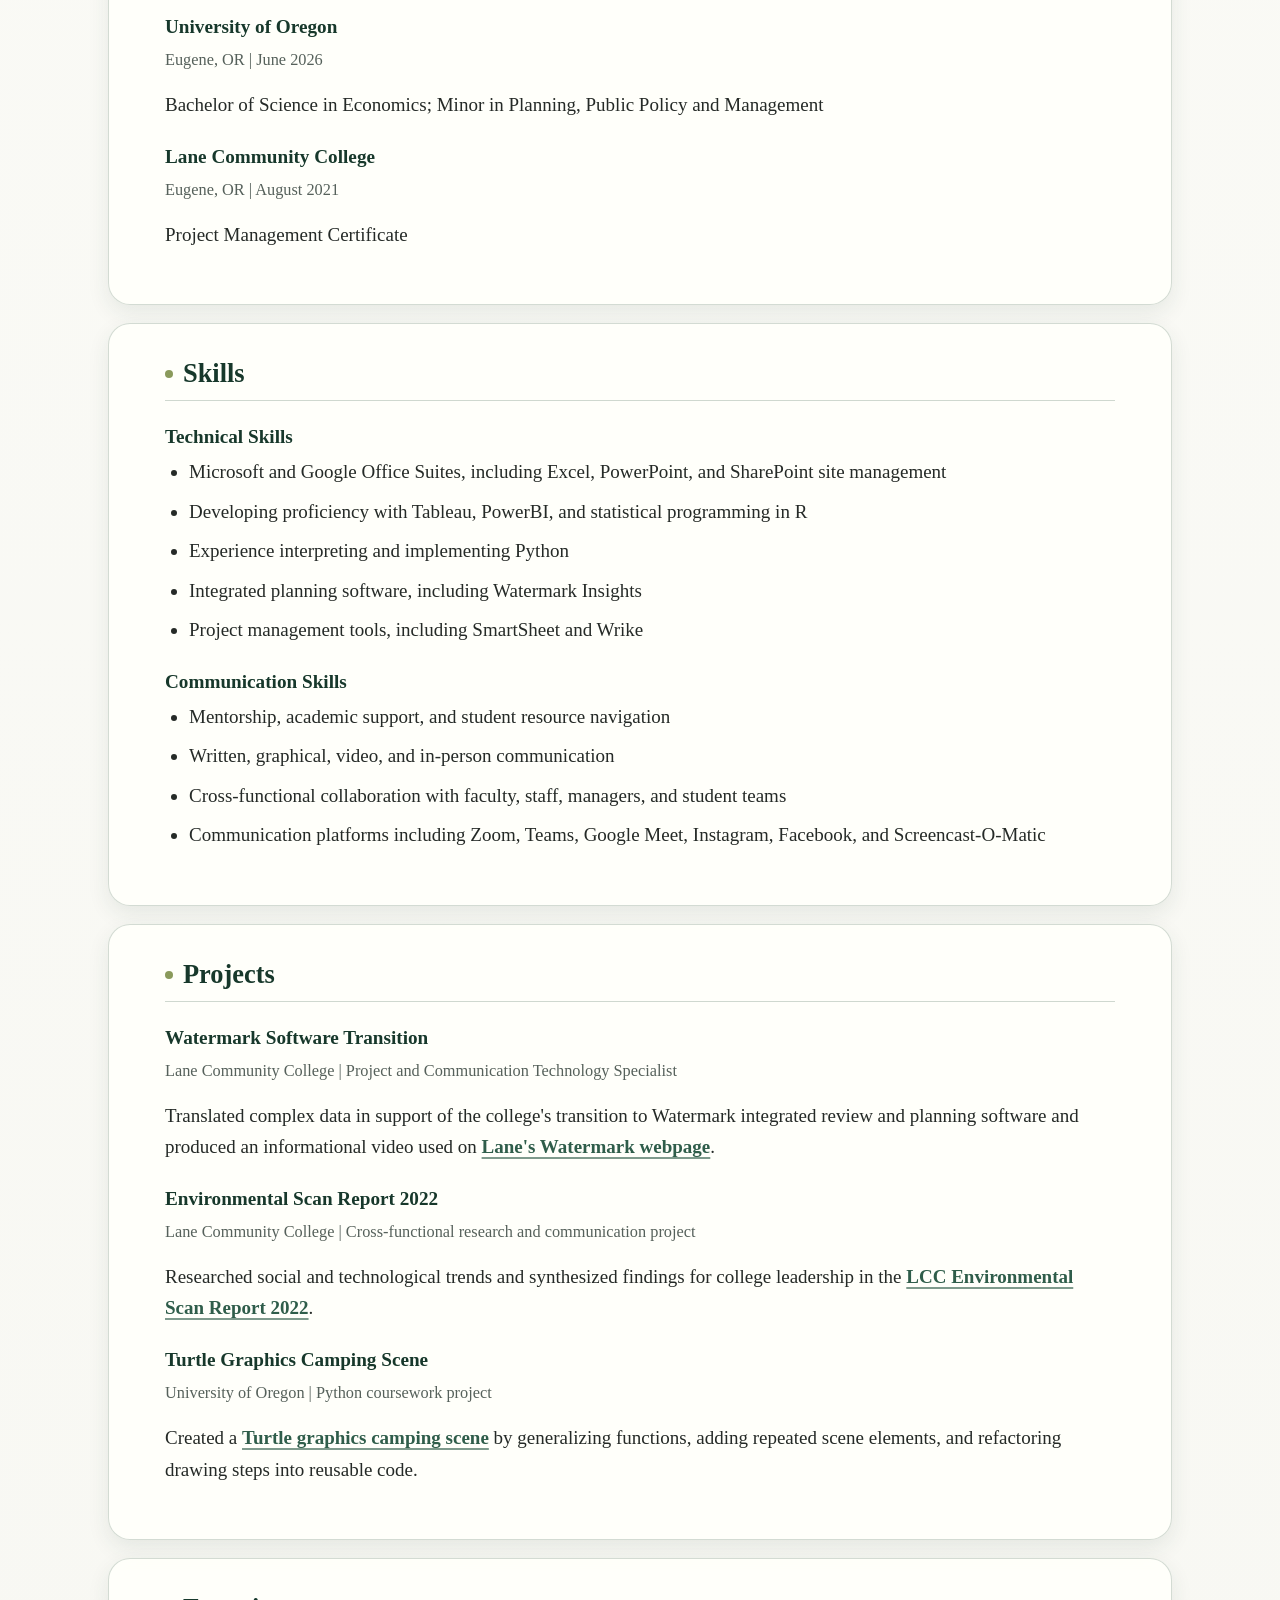
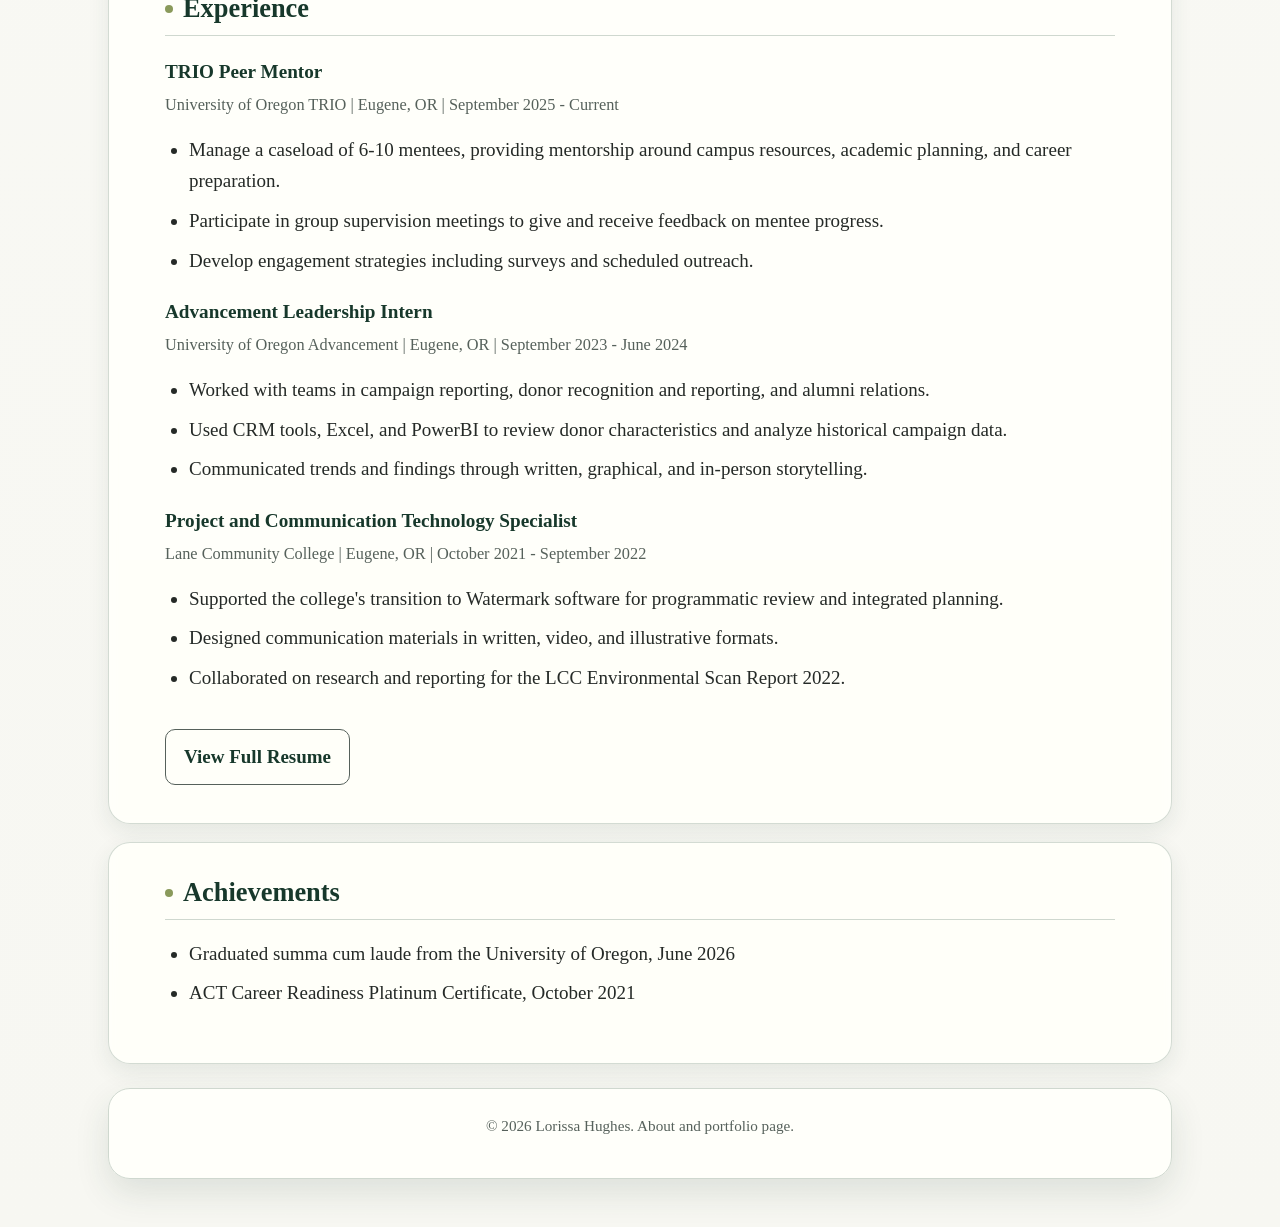
==== commit 18c6c06d: "change resume button" ====
--- a/index.html
+++ b/index.html
@@ -144,7 +144,7 @@
                 <li>Designed communication materials in written, video, and illustrative formats.</li>
                 <li>Collaborated on research and reporting for the LCC Environmental Scan Report 2022.</li>
             </ul>
-            <a class="button resume-button" href="LorissaH_Resume2026_public.pdf" target="_blank" rel="noreferrer noopener" title="View resume in a new tab">View Resume</a>
+            <a class="button resume-button" href="LorissaH_Resume2026_public.pdf" target="_blank" rel="noreferrer noopener" title="View resume in a new tab">View Full Resume</a>
         </section>
 
         <section id="achievements">
